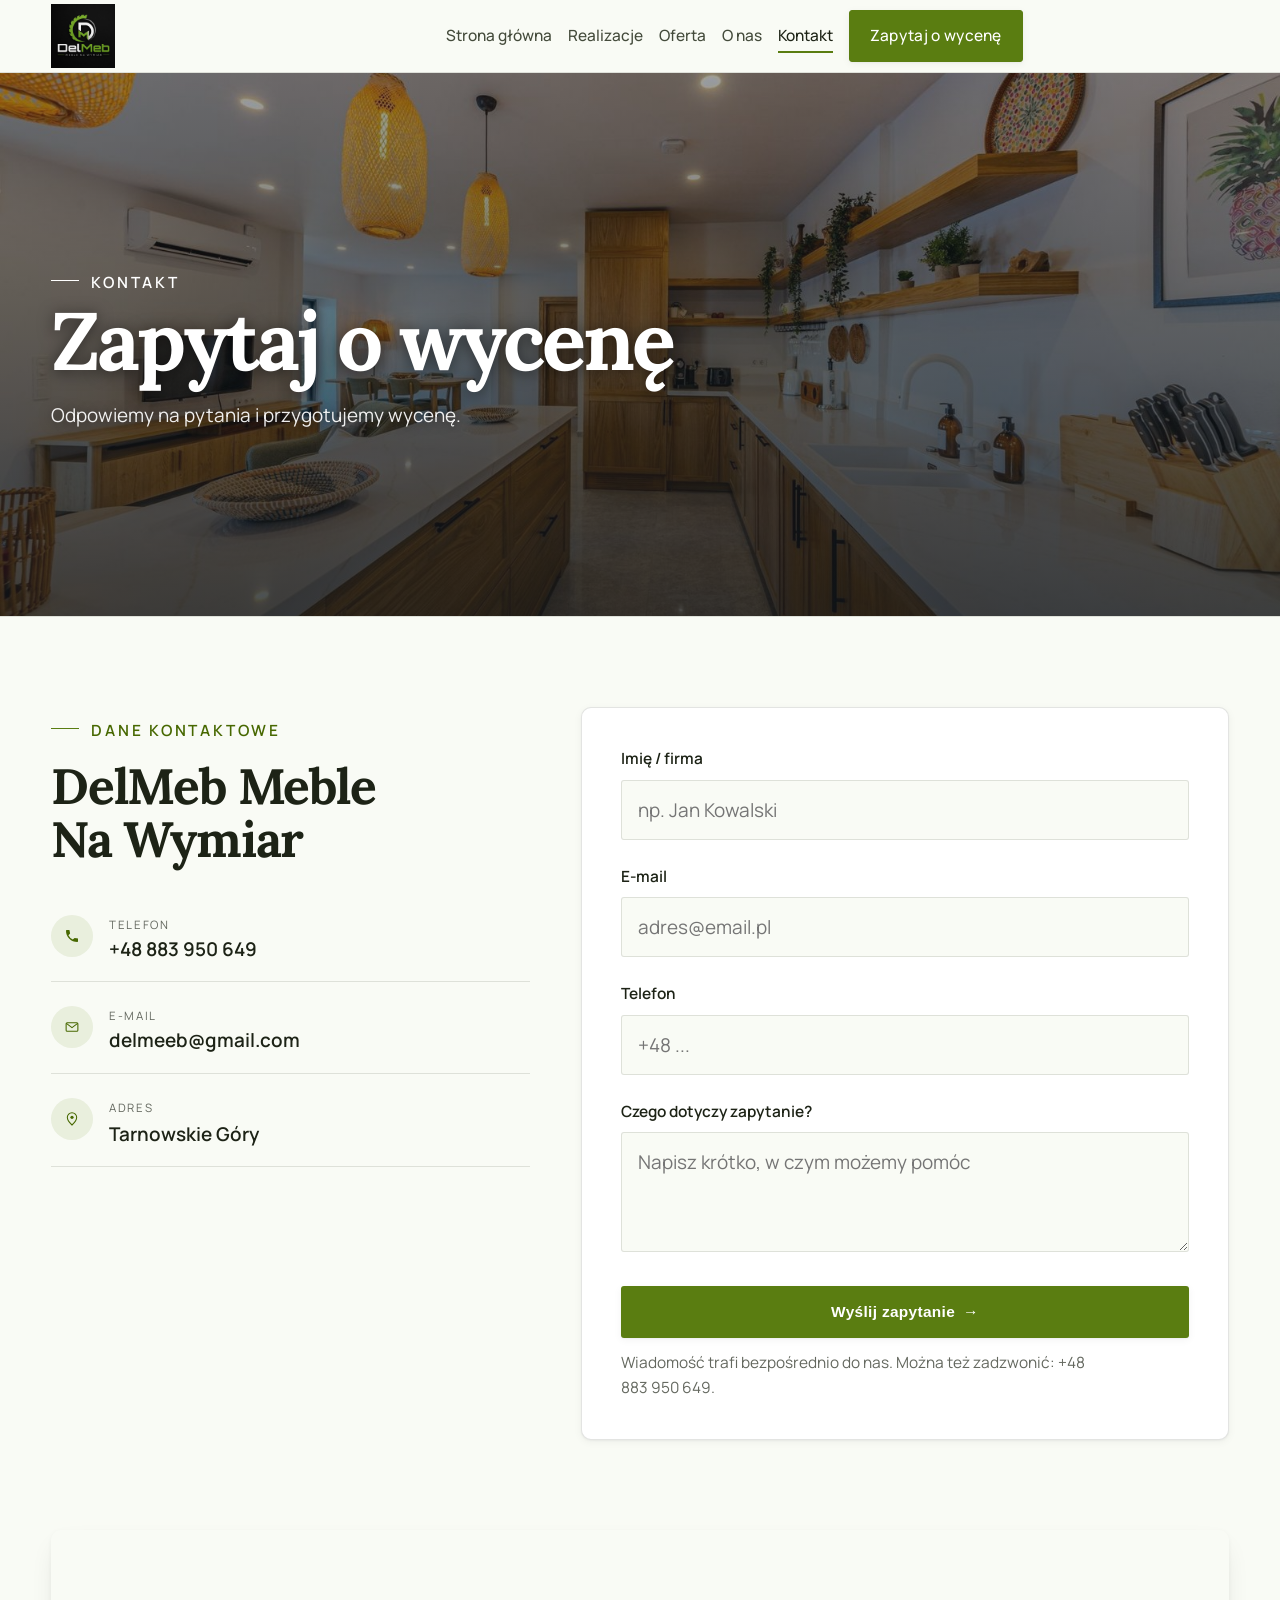
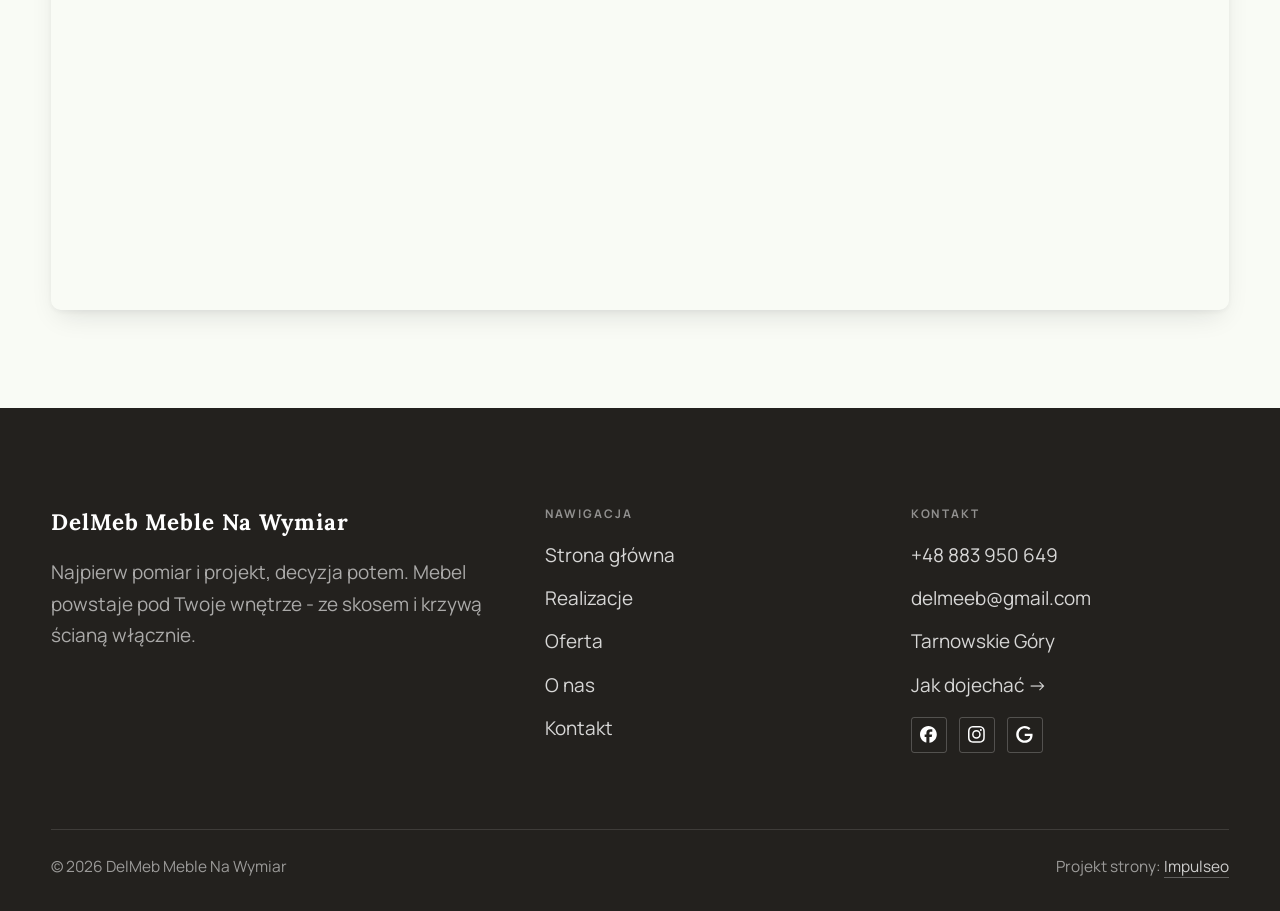
==== kontakt.html @ a3f9ccca "Strona demo: delmeb-meble-na-wymiar" ====
<!DOCTYPE html>
<html lang="pl">
<head>
<meta charset="UTF-8">
<meta name="viewport" content="width=device-width, initial-scale=1.0">
<title>Kontakt - DelMeb Meble Na Wymiar</title>
<meta name="description" content="Kontakt DelMeb Meble Na Wymiar - Tarnowskie Góry">
<link rel="canonical" href="https://kris20032.github.io/delmeb-meble-na-wymiar/kontakt.html">
<meta name="robots" content="noindex, nofollow">
<meta property="og:type" content="website">
<meta property="og:locale" content="pl_PL">
<meta property="og:site_name" content="DelMeb Meble Na Wymiar">
<meta property="og:title" content="Kontakt - DelMeb Meble Na Wymiar">
<meta property="og:description" content="Kontakt DelMeb Meble Na Wymiar - Tarnowskie Góry">
<meta property="og:url" content="https://kris20032.github.io/delmeb-meble-na-wymiar/kontakt.html">
<meta property="og:image" content="https://kris20032.github.io/delmeb-meble-na-wymiar/img/og.jpg">
<meta property="og:image:width" content="1200">
<meta property="og:image:height" content="630">
<meta name="twitter:card" content="summary_large_image">
<link rel="preconnect" href="https://fonts.googleapis.com">
<link rel="preconnect" href="https://fonts.gstatic.com" crossorigin>
<link href="https://fonts.googleapis.com/css2?family=Lora:wght@500;600;700&family=Manrope:wght@400;500;600&display=swap" rel="stylesheet">
<link rel="stylesheet" href="assets/styles.css?v=ba3d588a">
</head>
<body>

<header class="nav">
  <div class="wrap nav-inner">
    <a class="brand brand-has-logo" href="index.html"><img class="brand-logo" src="img/logo.jpg" alt="DelMeb Meble Na Wymiar" width="720" height="720" decoding="async"></a>
    <nav class="nav-links">
      <a href="index.html">Strona główna</a>
      <a href="realizacje.html">Realizacje</a>
      <a href="oferta.html">Oferta</a>
      <a href="o-nas.html">O nas</a>
      <a href="kontakt.html" class="active" aria-current="page">Kontakt</a>
      <a href="kontakt.html" class="btn btn-accent">Zapytaj o wycenę</a>
    </nav>
    <button class="nav-toggle" aria-label="Menu"><span></span><span></span><span></span></button>
  </div>
</header>

<main>
<section class="pagehead">
  <img src="img/g8.jpg" alt="DelMeb Meble Na Wymiar - Zapytaj o wycenę" width="1600" height="1066" decoding="async">
  <div class="wrap">
    <span class="eyebrow">Kontakt</span>
    <h1>Zapytaj o wycenę</h1>
    <p>Odpowiemy na pytania i przygotujemy wycenę.</p>
  </div>
</section>
<section>
  <div class="wrap contact-grid">
    <div class="reveal">
      <span class="eyebrow">Dane kontaktowe</span>
      <h2 style="margin:var(--space-4) 0 var(--space-6)">DelMeb Meble Na Wymiar</h2>
      <div class="info-list">
        <div class="info-row"><div class="ic"><svg class="ico-tel" width="16" height="16" viewBox="0 0 24 24" fill="none" aria-hidden="true"><path d="M6.6 10.8a15.5 15.5 0 0 0 6.6 6.6l2.2-2.2a1 1 0 0 1 1-.24 11.4 11.4 0 0 0 3.6.58 1 1 0 0 1 1 1V20a1 1 0 0 1-1 1A17 17 0 0 1 3 4a1 1 0 0 1 1-1h3.5a1 1 0 0 1 1 1c0 1.25.2 2.46.58 3.6a1 1 0 0 1-.25 1l-2.23 2.2Z" fill="currentColor"/></svg></div><div><div class="lbl">Telefon</div><a class="val" href="tel:+48883950649">+48 883 950 649</a></div></div>
        <div class="info-row"><div class="ic"><svg class="ico-mail" width="16" height="16" viewBox="0 0 24 24" fill="none" aria-hidden="true"><rect x="3.2" y="5.5" width="17.6" height="13" rx="1.6" stroke="currentColor" stroke-width="1.6"/><path d="M4 7l8 6 8-6" stroke="currentColor" stroke-width="1.6" stroke-linecap="round" stroke-linejoin="round"/></svg></div><div><div class="lbl">E-mail</div><a class="val" href="mailto:delmeeb@gmail.com">delmeeb@gmail.com</a></div></div>
        <div class="info-row"><div class="ic"><svg class="ico-pin" width="16" height="16" viewBox="0 0 24 24" fill="none" aria-hidden="true"><path d="M12 21s7-6.1 7-11.5A7 7 0 0 0 5 9.5C5 14.9 12 21 12 21Z" stroke="currentColor" stroke-width="1.6" fill="none"/><circle cx="12" cy="9.5" r="2.4" fill="currentColor"/></svg></div><div><div class="lbl">Adres</div><div class="val">Tarnowskie Góry</div></div></div>
      </div>
    </div>
    <div class="reveal">
      <form class="form" action="https://formsubmit.co/delmeeb@gmail.com" method="POST">
        <input type="hidden" name="_subject" value="Zapytanie ze strony DelMeb Meble Na Wymiar">
        <input type="hidden" name="_captcha" value="false">
        <input type="hidden" name="_template" value="table">
        <div class="fld"><label for="name">Imię / firma</label><input id="name" name="name" type="text" placeholder="np. Jan Kowalski" required></div>
        <div class="fld"><label for="email">E-mail</label><input id="email" name="email" type="email" placeholder="adres@email.pl" required></div>
        <div class="fld"><label for="phone">Telefon</label><input id="phone" name="phone" type="tel" placeholder="+48 ..."></div>
        <div class="fld"><label for="msg">Czego dotyczy zapytanie?</label><textarea id="msg" name="message" placeholder="Napisz krótko, w czym możemy pomóc" required></textarea></div>
        <button type="submit" class="btn btn-accent" style="width:100%;justify-content:center">Wyślij zapytanie <span class="arr">→</span></button>
        <p class="note">Wiadomość trafi bezpośrednio do nas. Można też zadzwonić: +48 883 950 649.</p>
      </form>
    </div>
  </div>
</section>
<section style="padding-top:0">
  <div class="wrap reveal">
    <iframe class="map" title="DelMeb Meble Na Wymiar - Tarnowskie Góry" src="https://maps.google.com/maps?q=50.4553258%2C18.847706&z=15&output=embed" loading="lazy" referrerpolicy="no-referrer-when-downgrade"></iframe>
  </div>
</section>
</main>

<footer>
  <div class="wrap">
    <div class="foot-grid">
      <div class="foot-brand">
        <div class="name">DelMeb Meble Na Wymiar</div>
        <p>Najpierw pomiar i projekt, decyzja potem. Mebel powstaje pod Twoje wnętrze - ze skosem i krzywą ścianą włącznie.</p>
      </div>
      <div class="foot-col">
        <h4>Nawigacja</h4>
        <a href="index.html">Strona główna</a>
        <a href="realizacje.html">Realizacje</a>
        <a href="oferta.html">Oferta</a>
        <a href="o-nas.html">O nas</a>
        <a href="kontakt.html">Kontakt</a>
      </div>
      <div class="foot-col">
        <h4>Kontakt</h4>
        <a href="tel:+48883950649">+48 883 950 649</a>
        <a href="mailto:delmeeb@gmail.com">delmeeb@gmail.com</a>
        <p>Tarnowskie Góry</p>
        <a href="https://www.google.com/maps/place/DelMeb+Meble+Na+Wymiar/@50.4553258,18.847706,17z/data=!4m6!3m5!1s0x471129ba5f49520d:0xf92a352cb4d22ef1" target="_blank" rel="noopener">Jak dojechać →</a>
      <div class="foot-soc">
        <a class="soc" href="https://www.facebook.com/DelMeb.Meble.na.wymiar/" target="_blank" rel="noopener" aria-label="Facebook - DelMeb Meble Na Wymiar"><svg viewBox="0 0 24 24" aria-hidden="true" focusable="false"><path d="M9.101 23.691v-7.98H6.627v-3.667h2.474v-1.58c0-4.085 1.848-5.978 5.858-5.978.401 0 .955.042 1.468.103a8.68 8.68 0 0 1 1.141.195v3.325a8.623 8.623 0 0 0-.653-.036 26.805 26.805 0 0 0-.733-.009c-.707 0-1.259.096-1.675.309a1.686 1.686 0 0 0-.679.622c-.258.42-.374.995-.374 1.752v1.297h3.919l-.386 2.103-.287 1.564h-3.246v8.245C19.396 23.238 24 18.179 24 12.044c0-6.627-5.373-12-12-12s-12 5.373-12 12c0 5.628 3.874 10.35 9.101 11.647Z" fill="currentColor"/></svg></a>
        <a class="soc" href="https://www.instagram.com/delmeb_meble_na_wymiar/" target="_blank" rel="noopener" aria-label="Instagram - DelMeb Meble Na Wymiar"><svg viewBox="0 0 24 24" aria-hidden="true" focusable="false"><path d="M7.0301.084c-1.2768.0602-2.1487.264-2.911.5634-.7888.3075-1.4575.72-2.1228 1.3877-.6652.6677-1.075 1.3368-1.3802 2.127-.2954.7638-.4956 1.6365-.552 2.914-.0564 1.2775-.0689 1.6882-.0626 4.947.0062 3.2586.0206 3.6671.0825 4.9473.061 1.2765.264 2.1482.5635 2.9107.308.7889.72 1.4573 1.388 2.1228.6679.6655 1.3365 1.0743 2.1285 1.38.7632.295 1.6361.4961 2.9134.552 1.2773.056 1.6884.069 4.9462.0627 3.2578-.0062 3.668-.0207 4.9478-.0814 1.28-.0607 2.147-.2652 2.9098-.5633.7889-.3086 1.4578-.72 2.1228-1.3881.665-.6682 1.0745-1.3378 1.3795-2.1284.2957-.7632.4966-1.636.552-2.9124.056-1.2809.0692-1.6898.063-4.948-.0063-3.2583-.021-3.6668-.0817-4.9465-.0607-1.2797-.264-2.1487-.5633-2.9117-.3084-.7889-.72-1.4568-1.3876-2.1228C21.2982 1.33 20.628.9208 19.8378.6165 19.074.321 18.2017.1197 16.9244.0645 15.6471.0093 15.236-.005 11.977.0014 8.718.0076 8.31.0215 7.0301.0839m.1402 21.6932c-1.17-.0509-1.8053-.2453-2.2287-.408-.5606-.216-.96-.4771-1.3819-.895-.422-.4178-.6811-.8186-.9-1.378-.1644-.4234-.3624-1.058-.4171-2.228-.0595-1.2645-.072-1.6442-.079-4.848-.007-3.2037.0053-3.583.0607-4.848.05-1.169.2456-1.805.408-2.2282.216-.5613.4762-.96.895-1.3816.4188-.4217.8184-.6814 1.3783-.9003.423-.1651 1.0575-.3614 2.227-.4171 1.2655-.06 1.6447-.072 4.848-.079 3.2033-.007 3.5835.005 4.8495.0608 1.169.0508 1.8053.2445 2.228.408.5608.216.96.4754 1.3816.895.4217.4194.6816.8176.9005 1.3787.1653.4217.3617 1.056.4169 2.2263.0602 1.2655.0739 1.645.0796 4.848.0058 3.203-.0055 3.5834-.061 4.848-.051 1.17-.245 1.8055-.408 2.2294-.216.5604-.4763.96-.8954 1.3814-.419.4215-.8181.6811-1.3783.9-.4224.1649-1.0577.3617-2.2262.4174-1.2656.0595-1.6448.072-4.8493.079-3.2045.007-3.5825-.006-4.848-.0608M16.953 5.5864A1.44 1.44 0 1 0 18.39 4.144a1.44 1.44 0 0 0-1.437 1.4424M5.8385 12.012c.0067 3.4032 2.7706 6.1557 6.173 6.1493 3.4026-.0065 6.157-2.7701 6.1506-6.1733-.0065-3.4032-2.771-6.1565-6.174-6.1498-3.403.0067-6.156 2.771-6.1496 6.1738M8 12.0077a4 4 0 1 1 4.008 3.9921A3.9996 3.9996 0 0 1 8 12.0077" fill="currentColor"/></svg></a>
        <a class="soc" href="https://www.google.com/maps/place/DelMeb+Meble+Na+Wymiar/@50.4553258,18.847706,17z/data=!4m6!3m5!1s0x471129ba5f49520d:0xf92a352cb4d22ef1" target="_blank" rel="noopener" aria-label="Google - DelMeb Meble Na Wymiar"><svg viewBox="0 0 24 24" aria-hidden="true" focusable="false"><path d="M12.48 10.92v3.28h7.84c-.24 1.84-.853 3.187-1.787 4.133-1.147 1.147-2.933 2.4-6.053 2.4-4.827 0-8.6-3.893-8.6-8.72s3.773-8.72 8.6-8.72c2.6 0 4.507 1.027 5.907 2.347l2.307-2.307C18.747 1.44 16.133 0 12.48 0 5.867 0 .307 5.387.307 12s5.56 12 12.173 12c3.573 0 6.267-1.173 8.373-3.36 2.16-2.16 2.84-5.213 2.84-7.667 0-.76-.053-1.467-.173-2.053H12.48z" fill="currentColor"/></svg></a>
      </div>
      </div>
    </div>
    <div class="foot-bot">
      <span>© 2026 DelMeb Meble Na Wymiar</span>
      <span>Projekt strony: <a class="foot-credit" href="https://impulseo.pl" target="_blank" rel="noopener">Impulseo</a></span>
    </div>
  </div>
</footer>
<div class="sticky-reserve"><a class="sr-book" href="kontakt.html">Zapytaj o wycenę</a><a class="sr-call" href="tel:+48883950649" aria-label="Zadzwoń"><svg class="ico-tel" width="16" height="16" viewBox="0 0 24 24" fill="none" aria-hidden="true"><path d="M6.6 10.8a15.5 15.5 0 0 0 6.6 6.6l2.2-2.2a1 1 0 0 1 1-.24 11.4 11.4 0 0 0 3.6.58 1 1 0 0 1 1 1V20a1 1 0 0 1-1 1A17 17 0 0 1 3 4a1 1 0 0 1 1-1h3.5a1 1 0 0 1 1 1c0 1.25.2 2.46.58 3.6a1 1 0 0 1-.25 1l-2.23 2.2Z" fill="currentColor"/></svg></a></div>
<div class="demo-wazne" data-do="2026-10-22" data-cykl="3" hidden><svg class="dw-ico" width="13" height="13" viewBox="0 0 24 24" fill="none" aria-hidden="true"><circle cx="12" cy="12" r="8.6" stroke="currentColor" stroke-width="1.8"/><path d="M12 7.2V12l3.3 2" stroke="currentColor" stroke-width="1.8" stroke-linecap="round"/></svg><span class="dw-txt"></span></div>

<script src="assets/main.js"></script>
</body>
</html>
---- assets/styles.css ----
/* ============================================================
   STOLBASZ — premium, architektoniczny B2B fit-out
   Jasna paleta, zero brązu. System wg premium-web-craft.
   Projekt strony: Impulseo (impulseo.pl)
   ============================================================ */

:root{
  /* PALETA — jasna, architektoniczna, chłodna */
  --paper:#F3F1EC;          /* główne tło */
  --paper-2:#E6E3DB;        /* sekcje alternatywne (chłodny jasny szary) */
  --paper-3:#E6E3DB;        /* delikatne wypełnienia */
  --ink:#23211E;            /* tekst główny — chłodny grafit */
  --ink-soft:#43403A;       /* nagłówki drugorzędne */
  --muted:#87837A;          /* tekst poboczny */
  --line:rgba(35,33,30,.12);/* hairline */
  --accent:#8A6B3C;         /* stonowany petrol-slate — jedyny akcent */
  --accent-d:#6E5430;
  --accent-soft:rgba(138,107,60,.10);
  --dark:#23211E;           /* sekcje ciemne (stopka/CTA) */

  /* HOVER ZDJĘĆ — JEDEN standard dla całego silnika (decyzja K. 04.08.2026, artefakt z wariantami).
     AKTUALNE (K.+Szymon 09.08.2026, wybór z artefaktu 6 wariantów): zoom 1.05 przy 1.4s -
     przy tak długim czasie mocniejszy kadr NIE skacze, tylko „oddycha". Poprzedni standard
     (1.02 / .55s z 04.08) odbierany jako dynamiczny i szybki.
     Spoczynek lekko przygaszony, ale TYLKO tam, gdzie jest mysz (@media hover:hover) —
     na telefonie zdjęcia zostają w pełnej jasności. */
  --img-zoom:1.05;                   /* K.+Szymon 09.08: wariant F z artefaktu porównawczego */
  --img-rest:brightness(.95) saturate(.99);
  --img-hot:brightness(1.06) saturate(1.05);
  --img-dur:1.4s;                    /* K.+Szymon 09.08 (wariant F): powoli = elegancko */
  --img-ease:cubic-bezier(.16,.84,.44,1);  /* miękki ogon, efekt „oddychania" */

  /* ODSTĘPY — skala 4/8 */
  --space-1:4px; --space-2:8px; --space-3:12px; --space-4:16px; --space-5:24px;
  --space-6:32px; --space-7:48px; --space-8:64px; --space-9:96px; --space-10:128px;

  /* TYPOGRAFIA — fluid clamp() (skala podbita 16.07.2026: większe, czytelniejsze litery — uwaga Adama) */
  --text-sm:clamp(.9rem,.87rem + .12vw,1rem);
  --text-base:clamp(1.08rem,1.04rem + .18vw,1.2rem);
  --text-lg:clamp(1.24rem,1.15rem + .34vw,1.44rem);
  --text-h3:clamp(1.34rem,1.22rem + .55vw,1.66rem);
  --text-h2:clamp(2.1rem,1.66rem + 2.1vw,3.1rem);
  --text-h1:clamp(2.9rem,2.1rem + 4vw,5.1rem);

  /* PROMIENIE — architektoniczne, raczej ostre */
  --r-sm:3px; --r-md:6px; --r-lg:10px;

  /* RUCH */
  --ease:cubic-bezier(.25,.46,.45,.94); --dur:.24s;

  /* CIENIE — miękkie, warstwowe */
  --sh-sm:0 1px 2px rgba(16,24,32,.04), 0 2px 8px rgba(16,24,32,.05);
  --sh-md:0 2px 6px rgba(16,24,32,.05), 0 12px 28px -8px rgba(16,24,32,.12);
  --sh-lg:0 6px 14px rgba(16,24,32,.07), 0 26px 56px -18px rgba(16,24,32,.22);

  --hairline:1px solid var(--line);

  --font-display:'Lora',serif;
  --font-body:'Manrope',sans-serif;
}

*{box-sizing:border-box;margin:0;padding:0}
html{scroll-behavior:smooth}
body{
  font-family:var(--font-body);
  font-size:var(--text-base);
  line-height:1.65;
  color:var(--ink);
  background:var(--paper);
  -webkit-font-smoothing:antialiased;
  text-rendering:optimizeLegibility;
}
img{max-width:100%;height:auto;display:block}  /* height:auto = width/height z atrybutów trzyma proporcje (TOP#12) */
a{color:inherit;text-decoration:none}

.wrap{width:min(92%,1180px);margin-inline:auto}
section{padding-block:clamp(52px,6.5vw,96px)}

h1,h2,h3{font-family:var(--font-display);font-weight:700;line-height:1.08;letter-spacing:-.02em;color:var(--ink)}
h1{font-size:var(--text-h1);letter-spacing:-.035em}
h2{font-size:var(--text-h2);letter-spacing:-.025em}
h3{font-size:var(--text-h3)}
/* MIARA — długość wiersza. WCAG 2.2 SC 1.4.8: max 80 znaków; Butterick: 45–90.
   68ch daje realnie 72–78 znaków polskiego tekstu, czyli z zapasem pod granicą.
   Wcześniej limit miał TYLKO <p> — <li>, <blockquote> i <dd> nie miały żadnego,
   i to jedyny powód, dla którego 23 bloki na dwóch oddanych stronach jadą po
   83–106 znaków w wierszu (pomiar 07.08.2026, bramka `miara`).
   ⚠️ Listy i definicje ograniczamy TYLKO bez klasy: `ul`/`ol` z klasą to u nas
   układ (siatki kafli, menu), a nie tekst ciągły — tam miarę wyznacza układ. */
/* 60ch, nie 68ch (K. 10.08): po zmianie fontów na węższe kroje (DM Sans i spółka)
   w 68ch mieściło się ~90 znaków - bramka pikselowa słusznie zgłaszała przekroczenie
   granicy 80. Pomiar na żywej przeglądarce: 60ch = 90 znaków, 53ch = ~78 znaków, czyli normę WCAG 1.4.8. */
:root{ --miara:53ch }
p{max-width:min(100%,var(--miara))}
blockquote,
ul:not([class])>li, ol:not([class])>li,
dl:not([class])>dd{max-width:min(100%,var(--miara))}

/* ⚠️ Świadomie BEZ wyjątku `.tile p,.card p,.svc p{max-width:none}`, choć nasuwa się sam:
   te akapity BYŁY już ograniczone (stare `p{max-width:65ch}`), więc „wyjątek" nie odblokowałby
   niczego nowego — tylko ROZLUŹNIŁ stan sprzed zmiany na wszystkich demach naraz.
   `figcaption` żadna z reguł wyżej nie dotyczy, więc też nie potrzebuje zwolnienia. */

/* ŁAMANIE. `balance` wyrównuje długości wierszy w nagłówku, `pretty` pilnuje ostatniego
   wiersza akapitu, żeby nie został w nim jeden wyraz. Obsługiwane od Chrome 117 /
   Safari 17.5; starsze przeglądarki po prostu ignorują tę własność.
   `text-wrap:pretty` nie występowało dotąd ANI RAZ w silniku ani w repo klientów. */
h1,h2,h3,.lead,.lede{text-wrap:balance}
p,li,blockquote,dd{text-wrap:pretty}

.eyebrow{
  font-family:var(--font-body);
  font-size:var(--text-sm);
  font-weight:600;
  letter-spacing:.18em;
  text-transform:uppercase;
  color:var(--accent);
  display:inline-flex;align-items:center;gap:var(--space-3);
}
/* flex:none + margin-top = kreska trzyma się PIERWSZEJ linii. Wcześniej align-items:center
   centrowało ją względem całego bloku i przy zawinięciu (długi kicker typu
   „…WNĘTRZ · LESZNO · OD 2019") druga linia lądowała z brzydkim wcięciem. */
.eyebrow{align-items:flex-start}
.eyebrow>*,.eyebrow{text-wrap:balance}   /* dlugi kicker lamal sie na sierote typu samo „2019" w drugiej linii */
.eyebrow::before{content:"";width:28px;height:1px;background:var(--accent);display:inline-block;flex:none;margin-top:.62em}

.muted{color:var(--muted)}
.lead{font-size:var(--text-lg);line-height:1.55;color:var(--ink-soft);max-width:50ch}

/* ---------- BUTTONS ---------- */
.btn{
  display:inline-flex;align-items:center;gap:var(--space-2);
  font-weight:600;font-size:var(--text-sm);letter-spacing:.02em;
  padding:var(--space-4) var(--space-6);
  border-radius:var(--r-sm);
  transition:transform var(--dur) var(--ease),box-shadow var(--dur) var(--ease),background var(--dur) var(--ease);
  cursor:pointer;border:1px solid transparent;
}
.btn-accent{background:var(--accent);color:#fff;box-shadow:var(--sh-sm)}
.btn-accent:hover{background:var(--accent-d);transform:translateY(-2px);box-shadow:var(--sh-md)}
.btn-accent:active{transform:translateY(0);box-shadow:var(--sh-sm)}
.btn-ghost{background:transparent;color:var(--ink);border-color:var(--line)}
.btn-ghost:hover{border-color:var(--accent);color:var(--accent);transform:translateY(-2px)}
.btn-light{background:#fff;color:var(--ink);box-shadow:var(--sh-sm)}
.btn-light:hover{transform:translateY(-2px);box-shadow:var(--sh-md)}
.btn .arr{transition:transform var(--dur) var(--ease)}
.btn:hover .arr{transform:translateX(4px)}

/* ---------- NAV ---------- */
.nav{
  position:sticky;top:0;z-index:50;
  background:color-mix(in srgb,var(--paper) 88%,transparent);
  backdrop-filter:saturate(140%) blur(10px);
  border-bottom:var(--hairline);
}
.nav-inner{display:flex;align-items:center;justify-content:space-between;gap:var(--space-5);height:72px}
/* ANTY-NACHODZENIE (K. 05.08.2026): długa nazwa firmy + przycisk z pełnym numerem nie mieściły się w pasku
   i flex ściskał linki PONIŻEJ ich treści - "Kontakt" wchodził na ramkę "Zadzwoń +48 ...". Teraz ustępuje
   nazwa marki (skrót wielokropkiem), a menu i przycisk nigdy się nie kurczą ani nie zachodzą na siebie. */
.brand{display:flex;flex-direction:column;line-height:1;min-width:0;flex:0 1 auto}
.brand .name{font-family:var(--font-display);font-weight:800;font-size:1.35rem;letter-spacing:.04em;white-space:nowrap;overflow:hidden;text-overflow:ellipsis}
.brand .sub{font-size:.62rem;letter-spacing:.34em;text-transform:uppercase;color:var(--muted);margin-top:5px;white-space:nowrap;overflow:hidden;text-overflow:ellipsis}
.nav-links{display:flex;align-items:center;gap:var(--space-6);flex:0 0 auto}
.nav-links a{font-size:var(--text-sm);font-weight:500;color:var(--ink-soft);position:relative;padding-block:4px;white-space:nowrap;transition:color var(--dur) var(--ease)}
.nav-links a::after{content:"";position:absolute;left:0;bottom:0;width:0;height:1.5px;background:var(--accent);transition:width var(--dur) var(--ease)}
.nav-links a:hover,.nav-links a.active{color:var(--ink)}
.nav-links a:hover::after,.nav-links a.active::after{width:100%}
.nav-links .btn{padding:var(--space-2) var(--space-5)}
/* przyciski w nav: właściwy kolor (przebij .nav-links a) + bez podkreślenia */
.nav-links a.btn-accent{color:#fff}
.nav-links a.btn-ghost,.nav-links a.btn-light{color:var(--ink)}
/* CTA w pasku: NIE podkreślenie spod linków menu, ale ten sam przelatujący błysk,
   co na wszystkich innych przyciskach (zgłoszenie K. 13.08.2026 - „na hero jest efekt
   światła przechodzącego przez przycisk, na navbarze go nie ma, a mają być identyczne").
   Reguła `.nav-links a::after` jest silniejsza od `.btn::after`, więc trzeba jej
   geometrię wyzerować i wpisać połysk z nazwy - samo `display:none` gasiło efekt. */
.nav-links a.btn::after{
  display:block;content:"";position:absolute;inset:0;z-index:-1;pointer-events:none;
  width:auto;height:auto;border-radius:inherit;   /* kasuje geometrię podkreślenia (width:0;height:1.5px) */
  background:linear-gradient(100deg,transparent 32%,rgba(255,255,255,.20) 50%,transparent 68%);
  translate:-120% 0}
@media (prefers-reduced-motion:no-preference){
  .nav-links a.btn:hover::after{translate:120% 0;transition:translate .75s var(--mt-ease,cubic-bezier(.16,.84,.44,1))}
}
.nav-toggle{display:none;background:none;border:none;cursor:pointer;flex-direction:column;gap:5px;padding:8px}
.nav-toggle span{width:24px;height:2px;background:var(--ink);transition:var(--dur)}
/* Ciasny zakres MIĘDZY menu mobilnym a pełnym pulpitem: zbijamy odstępy i nazwę marki,
   żeby wszystko zmieściło się naturalnie, zanim w ogóle dojdzie do skracania wielokropkiem. */
@media(max-width:1280px) and (min-width:921px){
  .nav-links{gap:var(--space-4)}
  .nav-links .btn{padding:var(--space-2) var(--space-4)}
  .brand .name{font-size:1.15rem}
}

/* ---------- HERO (split) ---------- */
.hero{position:relative;overflow:hidden;border-bottom:var(--hairline)}
.hero-grid{display:grid;grid-template-columns:1.05fr .95fr;gap:clamp(24px,4vw,60px);align-items:center;
  padding-block:clamp(36px,4.5vw,64px)}
.hero-copy .eyebrow{margin-bottom:var(--space-5)}
.hero-copy h1{margin-bottom:var(--space-5)}
.hero-copy .lead{margin-bottom:var(--space-7)}
.hero-actions{display:flex;flex-wrap:wrap;gap:var(--space-4)}
.hero-art{position:relative;aspect-ratio:4/3;border-radius:var(--r-lg);overflow:hidden;box-shadow:var(--sh-lg)}
.hero-art img{width:100%;height:100%;object-fit:cover}
.hero-art::after{content:"";position:absolute;inset:0;background:linear-gradient(180deg,transparent 55%,rgba(18,24,28,.28))}
.hero-badge{position:absolute;left:var(--space-5);bottom:var(--space-5);z-index:2;
  background:rgba(252,252,251,.94);backdrop-filter:blur(4px);
  border-radius:var(--r-md);padding:var(--space-4) var(--space-5);box-shadow:var(--sh-md);max-width:78%}
.hero-badge strong{display:block;font-family:var(--font-display);font-size:1rem;letter-spacing:-.01em}
.hero-badge span{font-size:var(--text-sm);color:var(--muted)}

/* ---------- HERO duży / kinowy (strona główna) ---------- */
.hero-cine{position:relative;min-height:clamp(560px,82vh,840px);min-height:clamp(560px,82svh,840px);display:flex;align-items:center;overflow:hidden;border-bottom:var(--hairline)}
.hero-cine>img{position:absolute;inset:0;width:100%;height:100%;object-fit:cover;z-index:0}
.hero-cine::after{content:"";position:absolute;inset:0;z-index:1;
  background:linear-gradient(95deg,rgba(13,18,23,.86) 0%,rgba(13,18,23,.64) 32%,rgba(13,18,23,.24) 62%,rgba(13,18,23,.04) 100%)}
.hero-cine .wrap{position:relative;z-index:2;padding-block:var(--space-8)}
.hero-cine .hero-copy{max-width:660px}
.hero-cine .eyebrow{color:#fff;margin-bottom:var(--space-5)}
.hero-cine .eyebrow::before{background:#fff}
.hero-cine h1{color:#fff;margin-bottom:var(--space-5);font-size:clamp(2.9rem,2rem + 4.4vw,5.2rem);text-wrap:balance}
.hero-cine .lead{color:rgba(255,255,255,.92);max-width:48ch;margin-bottom:var(--space-7)}
.hero-cine .hero-actions{display:flex;flex-wrap:wrap;gap:var(--space-4)}
/* NISKIE OKNO (laptop z dokiem i paskami przeglądarki ma ~700-780 px wysokości widoku):
   H1 do 5.2rem + długi lead nie mieściły się i przyciski wypadały POD krawędź ekranu -
   klient widział stronę bez ani jednego CTA. Skalujemy w dół, zamiast przycinać treść. */
@media(min-width:821px) and (max-height:820px){
  .hero-cine{min-height:clamp(520px,94svh,780px)}
  .hero-cine .wrap{padding-block:var(--space-6)}
  .hero-cine h1{font-size:clamp(2.2rem,1.5rem + 2.6vw,3.6rem);margin-bottom:var(--space-4)}
  .hero-cine .eyebrow{margin-bottom:var(--space-4)}
  .hero-cine .lead{margin-bottom:var(--space-5);max-width:44ch}
}
@media(max-width:680px){
  .hero-cine{min-height:clamp(520px,76vh,640px);min-height:clamp(520px,76svh,640px);align-items:flex-end}
  .hero-cine::after{background:linear-gradient(0deg,rgba(13,18,23,.9) 6%,rgba(13,18,23,.45) 55%,rgba(13,18,23,.25) 100%)}
  .hero-cine .wrap{padding-bottom:var(--space-9)}
  /* TELEFON (~90% oglądających): lead potrafił zająć 8 linii i zepchnąć CTA poza pierwszy ekran.
     Zwężamy interlinię i skalę - treści nie ucinamy, bo to ona sprzedaje. */
  .hero-cine .lead{font-size:.98rem;line-height:1.5;margin-bottom:var(--space-5)}
  .hero-cine .eyebrow{font-size:.72rem;letter-spacing:.13em;margin-bottom:var(--space-4)}
  .hero-cine .eyebrow::before{width:20px}
  .hero-cine h1{margin-bottom:var(--space-4)}
}

/* full-bleed hero variant (podstrony) */
.pagehead{position:relative;min-height:46vh;min-height:46svh;display:flex;align-items:flex-end;overflow:hidden;border-bottom:var(--hairline)}
.pagehead img{position:absolute;inset:0;width:100%;height:100%;object-fit:cover}
/* 10.08.2026 (decyzja K.): mocniejsze przyciemnienie + cień pod tekstem. Bramka mierzyła na
   nagłówkach podstron 3,38-3,43:1 przy wymaganych 4,5 — jasne zdjęcie (hala, śnieg, niebo)
   podchodziło pod biały tekst. Zdjęcia klientów są różne, więc kontrast musi dawać WARSTWA,
   a nie szczęśliwy dobór kadru. */
.pagehead::after{content:"";position:absolute;inset:0;background:linear-gradient(180deg,rgba(18,24,28,.40),rgba(18,24,28,.76))}
.pagehead .wrap{position:relative;z-index:2;padding-block:var(--space-9);color:#fff}
.pagehead h1{color:#fff;max-width:18ch;text-shadow:0 2px 16px rgba(0,0,0,.55)}
.pagehead .eyebrow{color:#fff}
.pagehead .eyebrow::before{background:#fff}
.pagehead p{color:rgba(255,255,255,.92);margin-top:var(--space-4);max-width:54ch;text-shadow:0 1px 12px rgba(0,0,0,.5)}

/* ---------- STRIP (pasek skrótów / liczby) ---------- */
.strip{background:var(--dark);color:#fff}
/* PASEK HASEŁ — standard 04.08.2026 (decyzja K.): 5 haseł w JEDNYM rzędzie, tekst WYŚRODKOWANY,
   węższe marginesy boczne niż reszta strony (pasek ma iść szerzej), równe wysokości kolumn. */
.strip .wrap{width:min(96%,1440px);display:grid;grid-template-columns:repeat(5,1fr);
  gap:var(--space-5);padding-block:var(--space-7);align-items:stretch}
.strip .item .k{font-family:var(--font-display);font-size:clamp(1.05rem,.82rem + .85vw,1.55rem);
  font-weight:800;letter-spacing:-.02em;color:#fff;line-height:1.18;text-wrap:balance}
.strip .item .v{font-size:var(--text-sm);color:rgba(255,255,255,.66);margin-top:var(--space-2);line-height:1.4}
.strip .item{border-left:2px solid var(--accent);padding-inline:var(--space-4);
  text-align:center;display:flex;flex-direction:column;justify-content:center}
/* liczba kolumn = liczba haseł, żeby ostatnie nie zostawało samo w drugim rzędzie.
   Klasę n-N nadaje multipage.py; domyślnie (bez klasy) pasek jest 5-kolumnowy. */
.strip.n-2 .wrap{grid-template-columns:repeat(2,1fr)}
.strip.n-3 .wrap{grid-template-columns:repeat(3,1fr)}
.strip.n-4 .wrap{grid-template-columns:repeat(4,1fr);gap:var(--space-6)}
.strip.n-4 .item .k{font-size:clamp(1.3rem,1rem + 1.1vw,2rem)}
.strip.n-6 .wrap{grid-template-columns:repeat(6,1fr);gap:var(--space-4)}
.strip.n-6 .item .k{font-size:clamp(.98rem,.8rem + .7vw,1.35rem)}
/* równe łamanie: zamiast "długa linia + jedno słowo" obie linie zbliżonej długości */
.strip .item .k{text-wrap:balance}

/* ---------- SECTION HEAD ---------- */
.head{max-width:48rem;margin-bottom:var(--space-8)}
.head.center{margin-inline:auto;text-align:center}
.head .eyebrow{margin-bottom:var(--space-4)}
.head h2{margin-bottom:var(--space-4)}
.head p{color:var(--muted);font-size:var(--text-lg);line-height:1.55}
.head.center p{margin-inline:auto}

/* ---------- INTRO SPLIT ---------- */
.split{display:grid;grid-template-columns:.92fr 1.08fr;gap:clamp(28px,5vw,80px);align-items:center}
.split.rev{grid-template-columns:1.08fr .92fr}
.split.rev .split-art{order:-1}
.split-art{position:relative;aspect-ratio:5/4;border-radius:var(--r-lg);overflow:hidden;box-shadow:var(--sh-lg)}
.split-art img{width:100%;height:100%;object-fit:cover}
.split-copy h2{margin-bottom:var(--space-5)}
.split-copy p+p{margin-top:var(--space-4)}
.split-copy .btn{margin-top:var(--space-6)}

/* ---------- SERVICES (zakres) ---------- */
.svc-grid{display:grid;grid-template-columns:repeat(auto-fit,minmax(280px,1fr));gap:var(--space-5)}
.svc{background:#fff;border:var(--hairline);border-radius:var(--r-md);padding:var(--space-7) var(--space-6);
  transition:transform var(--dur) var(--ease),box-shadow var(--dur) var(--ease),border-color var(--dur) var(--ease);
  position:relative;overflow:hidden}
.svc::before{content:"";position:absolute;left:0;top:0;width:3px;height:0;background:var(--accent);transition:height var(--dur) var(--ease)}
.svc:hover{transform:translateY(-4px);box-shadow:var(--sh-md);border-color:transparent}
.svc:hover::before{height:100%}
.svc .ic{font-family:var(--font-display);font-size:.8rem;font-weight:700;letter-spacing:.12em;color:var(--accent);margin-bottom:var(--space-4)}
.svc h3{margin-bottom:var(--space-3);font-size:1.22rem}
.svc p{color:var(--muted);font-size:var(--text-base);line-height:1.6}

/* big detailed service rows */
.svc-row{display:grid;grid-template-columns:.8fr 1.2fr;gap:clamp(20px,4vw,60px);align-items:center;padding-block:var(--space-8)}
.svc-row+.svc-row{border-top:var(--hairline)}
.svc-row.rev{grid-template-columns:1.2fr .8fr}
/* Naprzemienny układ wierszy oferty: co drugi wiersz ma zdjęcie po PRAWEJ.
   Było `order:-1` — martwy kod, bo zdjęcie i tak jest pierwszym dzieckiem w HTML,
   więc wszystkie wiersze wyglądały identycznie (zdjęcie zawsze z lewej), a `rev`
   zmieniało tylko szerokość kolumn. Znalezione 29.07.2026 przy różnicowaniu kierunków
   animacji (pomiar pozycji: art.mid 390/502 przy row.mid 756 — zawsze lewa strona). */
.svc-row.rev .svc-row-art{order:2}
.svc-row-art{aspect-ratio:4/3;border-radius:var(--r-md);overflow:hidden;box-shadow:var(--sh-md)}
.svc-row-art img{width:100%;height:100%;object-fit:cover}
.svc-row h3{font-size:1.5rem;margin-bottom:var(--space-4)}
.svc-row .num{font-family:var(--font-display);font-size:.85rem;font-weight:700;letter-spacing:.14em;color:var(--accent);display:block;margin-bottom:var(--space-3)}
.svc-row ul{list-style:none;margin-top:var(--space-4);display:flex;flex-direction:column;gap:var(--space-2)}
.svc-row li{position:relative;padding-left:var(--space-5);color:var(--muted);font-size:var(--text-base)}
.svc-row li::before{content:"";position:absolute;left:0;top:.62em;width:8px;height:1px;background:var(--accent)}

/* ---------- GALLERY (realizacje) ---------- */
.gallery{display:grid;grid-template-columns:repeat(12,1fr);gap:var(--space-4);grid-auto-rows:200px}
/* GALERIA MASONRY — pionowe zdjęcia (portrety beauty/wellness) bez przycinania: kolumny, height auto */
.gallery-masonry{column-count:3;column-gap:var(--space-4)}
@media(max-width:900px){.gallery-masonry{column-count:2}}
@media(max-width:560px){.gallery-masonry{column-count:1}}
.gallery-masonry .m-tile{break-inside:avoid;margin:0 0 var(--space-4);padding:0;position:relative;overflow:hidden;border-radius:var(--r-md);border:1px solid var(--line)}
.gallery-masonry .m-tile img{width:100%;height:auto;display:block}
.gallery-masonry .m-tile .cap{position:absolute;left:0;right:0;bottom:0;padding:var(--space-4);color:#fff;background:linear-gradient(0deg,rgba(0,0,0,.55),transparent);font-size:var(--text-sm)}
.gallery-masonry .m-tile .cap small{display:block;font-weight:400;opacity:.78;letter-spacing:.04em;text-transform:uppercase;font-size:.66rem;margin-top:3px}
.tile{position:relative;overflow:hidden;border-radius:var(--r-md);box-shadow:var(--sh-sm);
  transition:transform var(--dur) var(--ease),box-shadow var(--dur) var(--ease)}
.tile img{width:100%;height:100%;object-fit:cover;
  transition:transform var(--img-dur) var(--img-ease),filter var(--img-dur) var(--img-ease)}
.tile:hover{box-shadow:var(--sh-md)}
.tile .cap{position:absolute;left:0;right:0;bottom:0;padding:var(--space-5) var(--space-4) var(--space-4);
  /* mocniejszy spad + cien pod tekstem: na JASNYCH zdjeciach klienta (biale fronty, sciany)
     slaby gradient dawal kontrast ~1.5:1 zamiast wymaganych 3.6:1 (bramka wygladu, 10.08.2026) */
  background:linear-gradient(transparent 10%,rgba(18,24,28,.55) 40%,rgba(18,24,28,.88) 68%,rgba(18,24,28,.99));color:#fff;
  text-shadow:0 1px 2px rgba(0,0,0,.85),0 2px 10px rgba(0,0,0,.55);
  font-size:var(--text-sm);font-weight:600;letter-spacing:.01em;
  opacity:0;transform:translateY(8px);transition:var(--dur) var(--ease)}
.tile:hover .cap{opacity:1;transform:translateY(0)}
.tile .cap small{display:block;font-weight:400;opacity:.78;letter-spacing:.04em;text-transform:uppercase;font-size:.66rem;margin-top:3px}
/* bento spans */
.t-wide{grid-column:span 6}
.t-tall{grid-column:span 6;grid-row:span 2}
.t-std{grid-column:span 6}
.t-third{grid-column:span 4}
.t-two3{grid-column:span 8}

/* ---------- TRUST / WIARYGODNOŚĆ ---------- */
.trust{background:var(--paper-2)}
.trust-grid{display:grid;grid-template-columns:repeat(auto-fit,minmax(240px,1fr));gap:var(--space-5);margin-top:var(--space-7)}
.trust-card{background:#fff;border-radius:var(--r-md);padding:var(--space-7) var(--space-6);box-shadow:var(--sh-sm);border-top:3px solid var(--accent)}
.trust-card .big{font-family:var(--font-display);font-size:clamp(1.8rem,1.3rem + 1.6vw,2.6rem);font-weight:800;letter-spacing:-.02em;color:var(--ink);line-height:1}
.trust-card h3{font-size:1.12rem;margin:var(--space-3) 0 var(--space-2)}
.trust-card p{color:var(--muted);font-size:var(--text-base);line-height:1.55}

/* ---------- CTA band ---------- */
.cta{background:var(--dark);color:#fff;position:relative;overflow:hidden}
/* telefon w CTA: na ciemnym tle biały (domyślnie), rodziny z JASNYM tłem CTA
   nadpisują to u siebie - wcześniej kolor siedział w stylu inline i wygrywał z rodziną. */
.cta .btn-ghost-cta{color:#fff;border-color:rgba(255,255,255,.3)}
.cta .wrap{display:grid;grid-template-columns:1.4fr .6fr;gap:var(--space-7);align-items:center;position:relative;z-index:2}
.cta h2{color:#fff;max-width:20ch}
.cta p{color:rgba(255,255,255,.74);margin-top:var(--space-4)}
.cta-actions{display:flex;flex-direction:column;gap:var(--space-3);align-items:flex-start}
.cta::before{content:"";position:absolute;right:-80px;top:-80px;width:360px;height:360px;border-radius:50%;
  background:radial-gradient(circle,var(--accent-soft),transparent 70%)}

/* ---------- CONTACT ---------- */
.contact-grid{display:grid;grid-template-columns:.85fr 1.15fr;gap:clamp(28px,4vw,56px);align-items:start}
.info-list{display:flex;flex-direction:column;gap:var(--space-2)}
.info-row{display:flex;gap:var(--space-4);align-items:flex-start;padding-block:var(--space-4);border-bottom:var(--hairline)}
.info-row .ic{flex:none;width:42px;height:42px;display:grid;place-items:center;border-radius:50%;
  background:var(--accent-soft);color:var(--accent);font-size:1.05rem}
.info-row .lbl{font-size:.72rem;letter-spacing:.14em;text-transform:uppercase;color:var(--muted)}
.info-row .val{font-weight:600;font-size:var(--text-base);margin-top:2px}
.info-row a.val:hover{color:var(--accent)}
.map{border:none;border-radius:var(--r-lg);box-shadow:var(--sh-md);width:100%;height:100%;min-height:380px;filter:grayscale(.2) contrast(1.02)}
.form{background:#fff;border:var(--hairline);border-radius:var(--r-lg);padding:clamp(24px,3vw,40px);box-shadow:var(--sh-sm)}
.form .fld{margin-bottom:var(--space-5)}
.form label{display:block;font-size:var(--text-sm);font-weight:600;margin-bottom:var(--space-2)}
.form input,.form textarea{width:100%;font-family:inherit;font-size:var(--text-base);color:var(--ink);
  padding:var(--space-4);border:var(--hairline);border-radius:var(--r-sm);background:var(--paper);transition:border-color var(--dur)}
.form input:focus,.form textarea:focus{outline:none;border-color:var(--accent);background:#fff}
.form textarea{resize:vertical;min-height:120px}
.form .note{font-size:var(--text-sm);color:var(--muted);margin-top:var(--space-3)}

/* ---------- FOOTER ---------- */
footer{background:var(--dark);color:#fff;padding-block:var(--space-9) var(--space-6)}
.foot-grid{display:grid;grid-template-columns:1.4fr 1fr 1fr;gap:var(--space-7);margin-bottom:var(--space-8)}
.foot-brand .name{font-family:var(--font-display);font-weight:800;font-size:1.4rem;letter-spacing:.04em}
.foot-brand p{color:rgba(255,255,255,.62);margin-top:var(--space-4);font-size:var(--text-base);max-width:38ch}
.foot-col h4{font-size:.74rem;letter-spacing:.16em;text-transform:uppercase;color:rgba(255,255,255,.5);margin-bottom:var(--space-4)}
.foot-col a,.foot-col p{display:block;color:rgba(255,255,255,.82);font-size:var(--text-base);margin-bottom:var(--space-3)}
.foot-col a:hover{color:#fff}
.foot-bot{border-top:1px solid rgba(255,255,255,.12);padding-top:var(--space-5);display:flex;justify-content:space-between;flex-wrap:wrap;gap:var(--space-3);
  font-size:var(--text-sm);color:rgba(255,255,255,.55)}
.foot-bot a:hover{color:#fff}
/* Podpis w stopce = klikalny link do impulseo.pl (31.07.2026). Ma być WIDOCZNIE klikalny,
   ale nie krzyczeć - stąd sam kolor jaśniejszy + delikatne podkreślenie na najeździe. */
.foot-bot a.foot-credit{color:rgba(255,255,255,.78);text-decoration:none;border-bottom:1px solid rgba(255,255,255,.28)}
.foot-bot a.foot-credit:hover{color:#fff;border-bottom-color:#fff}

/* ---------- REVEAL ---------- */
.reveal{opacity:0;transform:translateY(22px);transition:opacity .6s var(--ease),transform .6s var(--ease)}
.reveal.in{opacity:1;transform:none}

/* ---------- RESPONSIVE ---------- */
@media(max-width:920px){
  .hero-grid,.split,.split.rev,.svc-row,.svc-row.rev,.cta .wrap,.contact-grid,.foot-grid{grid-template-columns:1fr}
  .split.rev .split-art,.svc-row.rev .svc-row-art{order:0}
  .hero-art{aspect-ratio:16/10;max-height:420px}
  .strip .wrap,.strip.n-2 .wrap,.strip.n-3 .wrap,.strip.n-4 .wrap,.strip.n-6 .wrap{grid-template-columns:repeat(2,1fr);gap:var(--space-6)}
  .strip .item .k,.strip.n-6 .item .k{font-size:clamp(1.3rem,1.1rem + 1vw,2rem)}
  .gallery{grid-auto-rows:180px}
  .t-wide,.t-tall,.t-std,.t-third,.t-two3{grid-column:span 6}
  .t-tall{grid-row:span 1}
  .cta-actions{flex-direction:row;flex-wrap:wrap}
  .foot-grid{gap:var(--space-6)}
}
@media(max-width:680px){
  .nav-links{position:fixed;inset:72px 0 auto 0;background:var(--paper);flex-direction:column;align-items:stretch;
    gap:0;padding:var(--space-4) 6%;border-bottom:var(--hairline);box-shadow:var(--sh-md);
    transform:translateY(-120%);transition:transform var(--dur) var(--ease)}
  .nav-links.open{transform:translateY(0)}
  .nav-links a{padding-block:var(--space-4);border-bottom:var(--hairline)}
  .nav-links .btn{margin-top:var(--space-3);justify-content:center}
  .nav-toggle{display:flex}
  .strip .wrap,.strip.n-2 .wrap,.strip.n-3 .wrap,.strip.n-4 .wrap,.strip.n-6 .wrap{grid-template-columns:1fr}
  .gallery{grid-template-columns:repeat(6,1fr)}
  .foot-grid{grid-template-columns:1fr}
}
@media(prefers-reduced-motion:reduce){
  /* audyt 09.08 TOP#14: samo skrócenie duration przy animacji INFINITE = stroboskop
     (pętla .01ms miga ekranem); iteration-count:1 gasi pętlę naprawdę. Pseudoelementy
     też - tła hero (gastro/studio) animują ::before/img, blanket na * ich nie łapał. */
  *,*::before,*::after{animation-duration:.01ms!important;animation-iteration-count:1!important;animation-delay:0s!important;transition:none!important}
  .reveal{opacity:1!important;transform:none!important}
  html{scroll-behavior:auto}
}

/* ============================================================
   PREMIUM LAYER — destylat deep-researchu branż (anty-AI, spokój).
   Zmienne STOLBASZ (--accent/--ink/--paper/--line/--dark). Ruch ledwo
   zauważalny, krzywa cubic-bezier(.16,.84,.44,1); prefers-reduced-motion
   pokryte blanketem wyżej. Karty hairline zamiast cieni = #1 sygnał „nie-AI".
   ============================================================ */

/* więcej oddechu między sekcjami (liderzy: 110-130px) */
section{padding-block:clamp(64px,8vw,128px)}

/* 1) Aksamitny reveal — dłuższa, miękka krzywa zamiast „skoku" */
.reveal{transition:opacity .9s cubic-bezier(.16,.84,.44,1),transform .9s cubic-bezier(.16,.84,.44,1);will-change:opacity,transform}
/* stagger TYLKO w galerii (tam pozycja = porządek dzieci) */
.gallery .reveal:nth-child(2){transition-delay:.07s}
.gallery .reveal:nth-child(3){transition-delay:.14s}
.gallery .reveal:nth-child(4){transition-delay:.21s}
.gallery .reveal:nth-child(5){transition-delay:.28s}
.gallery .reveal:nth-child(6){transition-delay:.35s}

/* 2) Hero STATYCZNY na .hero-cine — Ken Burns CAŁKIEM WYŁĄCZONY 26.06 (3. zgłoszenie Szymona).
   GENEZA: animowanie scale na <img> hero z teksturami (cegły/framugi) re-samplinguje obraz
   klatka po klatce → na części ekranów drobne drganie/shimmer = „heroshot się trzęsie".
   translateY usunięto wcześniej, scale-only + will-change/GPU NIE wystarczyły do GWARANCJI gładkości.
   Krzysztof zażądał pewności („make sure, że błąd się nie pojawi") > efekt. Zero animacji = 0% drgania.
   Delikatny zoom zostaje TYLKO w pełnoekranowych hero gastro/studio (hg-bg/hs-bg — tło, inny
   mechanizm, chwalone, nigdy nie zgłaszane). NIE wracać do KB na .hero-cine bez realnego testu
   na sprzęcie klienta — to ryzyko regresji „trzęsienia”. */
/* BEZPIECZNY "wow" na hero = jednorazowy FADE-IN (opacity), nie zoom.
   opacity nie dotyka bitmapy → gładkie na KAŻDYM zdjęciu/ekranie/GPU, zero ryzyka migotania.
   Geometryczny ruch (scale/translate) na .hero-cine jest ZAKAZANY (bramka pilnuje). */
@keyframes heroFade{from{opacity:0}to{opacity:1}}
.hero-cine>img{transform:none;animation:heroFade 1.1s ease-out both}

/* 3) Akcentowy hairline pod nagłówkiem sekcji, który „rysuje się" przy wejściu */
.head h2{position:relative;padding-bottom:18px}
.head h2::after{content:"";position:absolute;left:0;bottom:0;height:1px;width:0;background:var(--accent);transition:width 1s cubic-bezier(.16,.84,.44,1) .15s}
.head.center h2::after{left:50%;transform:translateX(-50%)}
.head.reveal.in h2::after,.head.center.reveal.in h2::after{width:54px}

/* 4) Karty HAIRLINE zamiast cieni/zaokrągleń (najmocniejszy anty-AI detal) */
.svc{background:transparent;border:1px solid var(--line);border-radius:var(--r-sm);box-shadow:none}
.svc:hover{box-shadow:none;border-color:var(--accent);transform:translateY(-3px)}
.trust-card{background:transparent;box-shadow:none;border:1px solid var(--line);border-top:2px solid var(--accent);border-radius:var(--r-sm)}
.tile{box-shadow:none;border-radius:var(--r-sm)}
.tile:hover{box-shadow:none}

/* 5) Sticky-nav kondensuje się po przewinięciu (sygnał dopracowania) */
.nav{transition:box-shadow .4s ease,background .4s ease}
.nav.is-stuck{box-shadow:0 1px 0 var(--line),0 14px 30px -24px rgba(0,0,0,.45)}
.nav-inner{transition:height .35s var(--ease)}
.nav.is-stuck .nav-inner{height:60px}

/* 6) MANIFESTO — pełnoekranowy cytat-bohater (zastępuje generyczne „Dlaczego my") */
.manifesto{background:var(--paper-2);text-align:center}
.manifesto .wrap{max-width:60rem}
.manifesto p{font-family:var(--font-display);font-style:italic;font-size:clamp(1.6rem,1rem + 2.4vw,2.8rem);line-height:1.32;color:var(--ink-soft);margin-inline:auto;max-width:26ch;position:relative;padding-top:var(--space-8)}
.manifesto p::before{content:"";position:absolute;top:0;left:50%;transform:translateX(-50%);width:54px;height:1px;background:var(--accent)}
.manifesto p span{color:var(--accent);font-style:italic}

/* 7) GATEWAYS — 3 duże bramy-zdjęcia (zamiast paska menu usług) */
.gateways{display:grid;grid-template-columns:repeat(3,1fr);gap:var(--space-4)}
.gateway{position:relative;aspect-ratio:3/4;overflow:hidden;border-radius:var(--r-sm);display:block}
.gateway img{width:100%;height:100%;object-fit:cover;
  transition:transform var(--img-dur) var(--img-ease),filter var(--img-dur) var(--img-ease)}
.gateway::after{content:"";position:absolute;inset:0;background:linear-gradient(180deg,transparent 38%,rgba(18,24,28,.74))}
/* ===== HOVER ZDJĘĆ — jedno miejsce dla WSZYSTKICH kafli ze zdjęciem (K. 04.08.2026) ===== */
@media(hover:hover){
  .tile img,.gateway img,.m-tile img{filter:var(--img-rest)}
  .tile:hover img,
  .gateway:hover img,
  .m-tile:hover img{transform:scale(var(--img-zoom));filter:var(--img-hot)}
}
.m-tile img{transition:transform var(--img-dur) var(--img-ease),filter var(--img-dur) var(--img-ease)}
.gateway .g-ttl{position:absolute;left:0;right:0;bottom:0;z-index:2;padding:var(--space-6) var(--space-5);color:#fff;font-family:var(--font-display);font-size:1.45rem;letter-spacing:-.01em;line-height:1.15}
.gateway .g-ttl small{display:block;font-family:var(--font-body);font-size:var(--text-sm);font-weight:400;opacity:.82;letter-spacing:.03em;margin-top:5px}
@media(max-width:760px){.gateways{grid-template-columns:1fr}.gateway{aspect-ratio:16/10}}

/* 8) LOGO klienta w nagłówku (gdy podane --logo) */
/* 52px domyślnie (feedback Bartka 06.07.2026: 40px ginęło, uwaga padła 3x; ~56px sprawdzone na żywym demie anna-borowiec-makeup) */
.brand-logo{height:64px;width:auto;max-width:300px;object-fit:contain;display:block}
.nav.is-stuck .brand-logo{height:52px}
@media(max-width:680px){.brand-logo{height:46px;max-width:210px}}


/* === RWD: nagłówki na wąskich ekranach (dodane 17.07.2026 razem z fixem clamp) ===
   Po przywróceniu działania clamp() dolna granica --text-h1 (2.9rem) rozpychała
   dokument przy długich polskich słowach na telefonach. Tu ją zjeżdżamy. */
@media (max-width:560px){
  :root{
    --text-h1:clamp(1.9rem, 1.15rem + 4.4vw, 2.7rem);
    --text-h2:clamp(1.5rem, 1rem + 3vw, 2.1rem);
  }
  .hero-cine h1{font-size:clamp(1.9rem, 1.15rem + 4.4vw, 2.7rem)}
  h1,h2{overflow-wrap:break-word}
}

/* GODZINY (godziny_grid z briefu) — dzień po lewej, godziny po prawej. Wcześniej BRAK stylu
   powodował sklejenie "Poniedziałek-Piątek8:00-20:00" (dodane 2026-07-21). Neutralne dla dem bez grafiku. */
.godz{display:flex;flex-direction:column;gap:2px;max-width:440px;margin-top:8px}
.godz-row{display:flex;justify-content:space-between;align-items:baseline;gap:24px;padding:10px 0;border-bottom:1px solid var(--line)}
.godz-row:last-child{border-bottom:0}
.godz-row b{font-weight:600;color:var(--ink)}
.godz-row span{color:var(--muted);white-space:nowrap}

/* === FAQ (lekcja 08.08.2026) ===
   Sekcja faq_klinika() trafia NIE tylko do rodziny „klinika" (multipage.py: także układ FACHOWCY),
   a style leżały wyłącznie w families/klinika.css — u hydraulika/dekarza FAQ renderowało się jako
   goła lista <details> z domyślnym trójkącikiem przeglądarki (wpadka: demo Instalatorstwo Gała).
   Dlatego baza. Rodzina może to nadpisać na wierzchu. */
.faq-list{max-width:48rem;margin:var(--space-8) auto 0;display:flex;flex-direction:column;gap:var(--space-3)}
.faq-item{border:1px solid var(--line);border-radius:var(--r-md);background:var(--paper);padding:var(--space-4) var(--space-5)}
.faq-item summary{font-family:var(--font-display);font-weight:600;color:var(--ink);cursor:pointer;list-style:none;display:flex;justify-content:space-between;gap:1rem}
.faq-item summary::-webkit-details-marker{display:none}
.faq-item summary::after{content:"+";color:var(--accent-d);font-weight:700;font-size:1.2rem;line-height:1}
.faq-item[open] summary::after{content:"-"}
.faq-item p{color:var(--ink-soft);font-size:var(--text-base);line-height:1.6;margin:var(--space-3) 0 0}

/* === LICZBA OPINII PRZY SEKCJI OPINII (08.08.2026, wzorzec irismeble.pl, decyzja K.) ===
   Trzy cytaty bez kontekstu czyta się jak „firma ma trzy opinie". Ta linijka mówi wprost,
   ile ich jest naprawdę - dane i tak przychodzą z reconu i szły dotąd wyłącznie do hero.
   Baza, nie rodzina: sekcja opinii renderuje się we WSZYSTKICH układach, a style opinii
   leżą per rodzina - bez tego u części rodzin linijka byłaby gołym tekstem (ta sama pułapka
   co z FAQ wyżej). Rodzina może nadpisać na wierzchu. */
.op-meta{
  text-align:center;margin:calc(var(--space-3) * -1) 0 var(--space-6);
  color:var(--muted);font-size:var(--text-base);letter-spacing:.01em;
}
.op-meta .ico-star{color:var(--accent-d);margin-right:2px}

/* --- licznik ważności DEMA (pomysł K. 09.08) - tylko wersje pokazowe --- */
.demo-wazne{position:fixed;top:calc(var(--nav-h, 64px) + 14px);right:14px;z-index:95;
  display:inline-flex;align-items:center;gap:.45em;
  background:rgba(21,25,28,.82);color:#fff;font-size:.72rem;font-weight:600;letter-spacing:.01em;
  padding:.42em .8em .42em .62em;border-radius:999px;backdrop-filter:saturate(140%) blur(8px);
  border:1px solid rgba(255,255,255,.14);box-shadow:0 10px 24px -14px rgba(0,0,0,.6);
  pointer-events:none;
  /* NIE pokazuje się przy wejściu (K. 09.08) - wjeżdża dopiero po zejściu z hero */
  opacity:0;transform:translateY(-10px);
  transition:opacity .7s var(--ease),transform .7s var(--ease)}
.demo-wazne.is-on{opacity:1;transform:none}
.demo-wazne .dw-ico{flex:none;opacity:.85}
.demo-wazne b{font-weight:700;font-variant-numeric:tabular-nums;color:#FFD9A3}
.demo-wazne .dw-zeg{font-variant-numeric:tabular-nums;font-feature-settings:"tnum";
  opacity:.72;margin-left:.15em;letter-spacing:.01em}
.demo-wazne.is-pilne{background:rgba(150,32,28,.9);border-color:rgba(255,255,255,.2)}
.demo-wazne .dw-pilne{color:#FFE0DE}
@media(max-width:820px){.demo-wazne{top:auto;bottom:70px;right:10px}}

/* --- pasek mini-opinii pod hero (audyt 09.08 TOP#27) - tylko przy realnych recenzjach --- */
.opinie-mini{padding-block:0;border-bottom:var(--hairline)}
.opinie-mini .om-row{display:grid;grid-template-columns:repeat(3,1fr);gap:var(--space-6);padding-block:var(--space-5)}
.opinie-mini .om-item blockquote{font-size:var(--text-sm);color:var(--ink-soft);line-height:1.5;margin:0}
.opinie-mini .om-autor{display:block;margin-top:var(--space-2);font-size:.78rem;font-weight:600;color:var(--muted);letter-spacing:.04em}
@media(max-width:820px){.opinie-mini .om-row{grid-template-columns:1fr;gap:var(--space-4)}
  .opinie-mini .om-item:nth-child(n+3){display:none}}

/* --- AKCENT-TEKST (audyt 09.08 TOP#11/12, decyzja K.) ---------------------------
   Kolor firmowy jest jasny, dopóki nie musi być literą. --accent zostaje żywy
   (kreski, przyciski, pasek haseł); litera akcentowa na JASNYM tle bierze
   --accent-text (dokleja palette_auto; domyślnie accent-d). Tylko color -
   border/background/pseudo zostają żywe. Ciemna sekcja CTA = wyjątek. */
:root{--accent-text:var(--accent-d)}
.eyebrow, .svc .ic, .svc-row .num, .info-row .ic, .info-row a.val:hover,
.manifesto p span, .faq-item summary::after, .op-meta .ico-star, .op-star,
.fu-cta, .obszar-list li:hover, .btn-ghost:hover, .nav.nav-solid .brand .sub,
.proces-os .pc-cur, .os-on .proces-os .proces-line > li.os-done .pno { color:var(--accent-text) }
.cta .eyebrow { color:var(--accent) }

/* --- dostępność (audyt 09.08 TOP#23, podzbiór bezpieczny) --- */
html{scroll-padding-top:84px}                       /* kotwice nie chowają się pod sticky-nav */
:focus-visible{outline:2px solid var(--accent-text);outline-offset:2px}  /* widoczny fokus tylko z klawiatury */
main{display:block}

/* --- kafelek „Zobacz opinie w Google" (K. 09.08) - znak marki zamiast gołego linku --- */
.op-meta{text-align:center;max-width:none;margin-inline:auto}
.op-google{display:inline-flex;align-items:center;gap:.6em;
  padding:.62em 1.15em;border:1px solid var(--line);border-radius:999px;
  background:var(--paper);color:var(--ink);font-size:var(--text-sm);font-weight:600;
  transition:border-color var(--dur) var(--ease),box-shadow var(--dur) var(--ease),transform var(--dur) var(--ease)}
.op-google .op-g-ico{flex:none}                        /* oficjalny 4-kolorowy znak Google */
.op-google .arr{transition:transform var(--dur) var(--ease)}
.op-google:hover{border-color:var(--accent);box-shadow:var(--sh-sm);transform:translateY(-1px)}
.op-google:hover .arr{transform:translateX(3px)}

/* ============================================================
   HOVER KART I KAFLI - JEDEN STANDARD DLA WSZYSTKICH RODZIN (K. 10.08:
   „każde demo ma wyglądać tak premium"). Wcześniej premium-hover miała tylko
   rodzina fachowców (.fu-row), reszta rodzin renderowała karty bez reakcji.
   Zasada ta sama: reakcja NATYCHMIAST (0s), gaśnięcie łagodne; ledwie widoczne
   tło, kreska akcentu z lewej, strzałka rusza. Zero cieni-poduszek.
   ⛔ Świadomie POMIJAMY kafle ze zdjęciem (.tile/.gateway/.m-tile) - tam działa
   już zoom 1.05/1.4s i dokładanie ramek by go zabiło.
   ============================================================ */
.card, .svc, .gateway-txt, .menu-cat, .prod-card, .pak-card, .faq-item, .obj-tile{
  position:relative;transition:background .22s ease-out,border-color .22s ease-out}
.card::before, .menu-cat::before, .prod-card::before, .pak-card::before{
  content:"";position:absolute;left:0;top:0;bottom:0;width:3px;background:var(--accent);
  transform:scaleY(0);transform-origin:top;transition:transform .09s ease-out;border-radius:2px}
@media(hover:hover){
  .card:hover, .svc:hover, .menu-cat:hover, .prod-card:hover, .pak-card:hover{
    background:color-mix(in srgb,var(--accent) 9%,transparent);
    border-color:color-mix(in srgb,var(--accent) 45%,var(--line));
    transition-duration:0s}
  .card:hover::before, .menu-cat:hover::before,
  .prod-card:hover::before, .pak-card:hover::before{transform:scaleY(1)}
  .card:hover .arr, .svc:hover .arr, .menu-cat:hover .arr{transform:translateX(.3rem)}
}
.card .arr, .svc .arr, .menu-cat .arr{display:inline-block;transition:transform .1s ease-out}

/* ============================================================
   PLAKIETKA OPINII GOOGLE (K. 13.08.2026, wzór od Marcelego)
   Jedna forma we WSZYSTKICH układach hero (hg/hk/hs/ha/hd/tb/kt) zamiast
   gołego tekstu „★ Ocena 4,4 w Google · 7 opinii". Cudza ocena to najmocniejszy
   dowód zaufania na stronie - ma wyglądać jak odznaka, nie jak podpis.
   Tło i obwódka liczone z KOLORU TEKSTU, więc ta sama plakietka działa na
   ciemnym zdjęciu (biały napis → jasna mgiełka) i na jasnej sekcji (ciemny
   napis → delikatny szary). Zero osobnych wariantów do utrzymania.
   ============================================================ */
.g-badge{
  display:inline-flex;align-items:center;gap:.62em;
  padding:.52em 1em;border-radius:999px;
  background:color-mix(in srgb,currentColor 8%,transparent);
  border:1px solid color-mix(in srgb,currentColor 20%,transparent);
  -webkit-backdrop-filter:blur(6px);backdrop-filter:blur(6px);
  font-size:.98rem;line-height:1;font-weight:500;letter-spacing:.01em;
  white-space:nowrap;vertical-align:middle;max-width:100%}
.g-badge .gb-ico,.g-badge .gb-stars{flex:none}
.g-badge .gb-ocena{font-weight:700;font-size:1.08em;letter-spacing:.01em}
.g-badge .gb-txt{opacity:.92}
@media(max-width:560px){
  .g-badge{gap:.45em;padding:.45em .8em;font-size:.86rem}
  .g-badge .gb-stars{width:62px;height:12.4px}
  .g-badge .gb-ico{width:16px;height:16px}
}

/* === rodzina: rzemioslo === */
/* ============================================================
   RODZINA: RZEMIOSŁO — stolarstwo, meble na wymiar, kamieniarstwo,
   granit, parapety, wnętrza premium (skórki: wood, stone, lux, modern).

   GENEZA (05.08.2026): ta rodzina była zmapowana w multipage.py (FAMILY),
   ale NIE MIAŁA pliku wyglądu — a silnik dokleja go tylko, jeśli istnieje.
   Skutek: meble, stolarka i kamieniarstwo dostawały NAJUBOŻSZY wariant
   strony w całym silniku (goły base), podczas gdy „fachowcy" mieli 181 linii
   wzbogacenia. Licznik próśb @claude (zmiany-raport.py) pokazał to jako
   największe skupisko skarg: „zrób w stylu Murago", „to jest strasznie
   monotonne i nudne", „przyłóż się", „proporcje się nie zgadzają, zbyt mały
   tekst", „układ naprzemienny", „mało przestrzeni zapełnionej".

   IDEA: rzemiosło sprzedaje się MATERIAŁEM i DETALEM, nie szybkością dojazdu.
   Stąd: duże kadry, powietrze wokół treści, editorial zamiast kart z ramkami,
   naprzemienny rytm sekcji. Zero nowych klas HTML — stylujemy to, co silnik
   już generuje (split / gateways / gallery / hero-cine), więc plik jest
   w 100% addytywny: nie dotyka innych rodzin i nie wymaga zmian w Pythonie.

   ⚠️ NIE RUSZAĆ: paska haseł (.strip .k/.v — reguła K. z 04.08: 5 obok siebie,
   wyśrodkowane) ani hoveru zdjęć (zoom 1.02 z base.css). Oba są ustalone.
   ============================================================ */

/* --- HERO: więcej powietrza, mocniejszy kontrast wielkości ---------------
   Agata/Mateusz wielokrotnie: „zbyt mały tekst", „mało przestrzeni".
   Rzemiosło znosi duży, spokojny nagłówek — to nie jest strona awaryjna. */
.hero-copy .lead{max-width:52ch;font-size:var(--text-lg);line-height:1.6}
.hero-copy h1{letter-spacing:-.025em;line-height:1.02}
.hero-copy .eyebrow{letter-spacing:.24em}
.hero-actions{margin-top:var(--space-7)}

/* --- SPLIT: rytm naprzemienny --------------------------------------------
   Mateusz wprost: „Zakres usług ma mieć układ naprzemienny". Co druga sekcja
   split odwraca kolumny — obraz raz z lewej, raz z prawej. Na wąskim ekranie
   kolejność wraca do naturalnej (opis pod zdjęciem). */
.split{gap:clamp(var(--space-6),5vw,var(--space-9));align-items:center}
.split:nth-of-type(even) .split-art{order:2}
.split:nth-of-type(even) .split-copy{order:1}
.split-copy h2{margin-bottom:var(--space-4)}
.split-copy p{max-width:56ch;line-height:1.7}
.split-art img{border-radius:var(--r-md)}
@media (max-width:860px){
  .split:nth-of-type(even) .split-art,
  .split:nth-of-type(even) .split-copy{order:initial}
}

/* --- GATEWAYS (kafle „Meble / Kuchnie / Szafy") --------------------------
   ⚠️ NIE STYLUJEMY. Sprawdzone wzrokowo 05.08.2026: .gateway to NIE karta
   tekstowa, tylko link-kafel ze zdjęciem (aspect-ratio 3/4, gradient, tytuł
   w bezwzględnym pozycjonowaniu na dole). Próba zrobienia z nich „editorial"
   (hairline + padding + przezroczyste tło) rozbiła komponent: kreski wisiały
   w pustce nad zdjęciami. Base.css robi to dobrze - zostawiamy.
   Jedyne, co dokładamy, to więcej powietrza między kaflami. */
.gateways{gap:var(--space-5)}

/* --- GALERIA: materiał na pierwszym planie -------------------------------
   Rzemiosło ocenia się z bliska, więc podnosimy rangę PODPISU (co to za
   materiał, co za detal) i dajemy kadrom trochę oddechu.
   ⚠️ CELOWO NIE ruszamy siatki galerii: silnik ma własny system proporcji
   (.tile z t-third / t-two3 + masonry dla zdjęć pionowych — patrz reguła
   „dopasuj proporcje"). Nadpisanie grid-template-columns rozjechałoby kadry. */
.gallery{gap:clamp(var(--space-4),2vw,var(--space-6))}
/* ⚠️ NIE ruszać koloru ani marginesu podpisu: w tym szkielecie .cap leży NA zdjęciu
   (base.css: position:absolute + ciemny gradient + biały tekst). Nadpisanie go tuszem
   robiło ciemny napis na jasnym kadrze — praktycznie niewidoczny; zgłosił to klient
   (Stolmar, 25.08.2026). Rangę podpisu podnosimy krojem i światłem liter, nie kolorem. */
.gallery .cap{font-family:var(--font-display);font-size:var(--text-sm);letter-spacing:.02em}

/* --- SEKCJE: więcej światła ---------------------------------------------
   Wspólny mianownik skarg „mało przestrzeni" / „monotonne": sekcje siedziały
   zbyt ciasno, przez co wszystko zlewało się w jeden blok. */
section{padding-block:clamp(var(--space-8),7vw,var(--space-10))}
.head{max-width:64ch}
.head h2{letter-spacing:-.02em;line-height:1.08}
.head p{color:var(--muted);font-size:var(--text-lg);line-height:1.6;margin-top:var(--space-4)}
.head .eyebrow{margin-bottom:var(--space-4)}

/* --- CTA: bez krzyku ----------------------------------------------------- */
/* ⚠️ Tło CTA jest tu JASNE, a base.css ustawia .cta{color:#fff} - bez podmiany
   koloru tekst robi się biały na kremowym tle (kontrast 1.05, napis znika).
   Wykryte na demie Meble Seweryn 08.08.2026 - dotyczyło całej rodziny rzemioslo. */
.cta{background:var(--paper-2);color:var(--ink)}
.cta h2{letter-spacing:-.02em;color:var(--ink)}
.cta p{color:var(--muted)}
.cta .eyebrow{color:var(--accent)}
.cta .btn-light{background:var(--accent);color:#fff}
.cta .btn-ghost,.cta .btn-ghost-cta{color:var(--ink);border-color:var(--line)}
.cta-actions{margin-top:var(--space-6)}

/* ⚠️ Pasek haseł pod hero (.strip > .item > .k/.v) NIE jest tu stylowany
   świadomie - rządzi nim reguła z 04.08.2026 (5 haseł obok siebie,
   wyśrodkowane, równa wysokość) zapisana w base.css. Nie dublować. */

/* --- STICKY-RESERVE - dolny pasek mobile (audyt 09.08 TOP#2, decyzja K.: każda rodzina) --- */
.sticky-reserve{display:none}
@media(max-width:820px){
  .sticky-reserve{display:flex;position:fixed;left:0;right:0;bottom:0;z-index:90;
    background:var(--line);box-shadow:0 -6px 20px -10px rgba(0,0,0,.4);padding-bottom:env(safe-area-inset-bottom,0px);transition:transform .25s ease,opacity .25s ease}
  .sticky-reserve.schowany{transform:translateY(110%);opacity:0;pointer-events:none}
  .sticky-reserve a{padding:15px 8px;text-align:center;font-weight:600;font-size:.95rem;letter-spacing:.01em}
  .sr-book{flex:1;background:var(--accent);color:#fff}
  .sr-call{width:60px;background:var(--paper);color:var(--ink);font-size:1.15rem;border-left:1px solid var(--line);display:flex;align-items:center;justify-content:center}
  body{padding-bottom:calc(64px + env(safe-area-inset-bottom,0px))}
}

/* === OPINIE (gated): realne cytaty z reconu ===
   Dodane 10.08.2026 - te 4 rodziny NIE miały tego bloku, przez co sekcja opinii
   renderowala sie jako goly tekst z domyslnym wcieciem <blockquote> (zglosil K.). */
.opinie-grid{display:grid;grid-template-columns:repeat(auto-fit,minmax(16rem,1fr));gap:var(--space-6);margin-top:var(--space-8)}
.op-card{margin:0;background:var(--paper);border:1px solid var(--line);border-radius:var(--r-md);padding:var(--space-6);display:flex;flex-direction:column;gap:var(--space-3)}
.op-star{color:var(--accent-d);letter-spacing:.1em;font-size:.95rem}
.op-card blockquote{margin:0;color:var(--ink-soft);font-size:var(--text-base);line-height:1.6}
.op-autor{font-family:var(--font-display);font-weight:700;color:var(--ink);font-size:.95rem}

/* === WARSTWA PREMIUM (silnik, 08.08.2026) === */
/* ============================================================
   OŚ PROCESU „PREMIUM" + OKNO NA NIERUCHOME TŁO + ODZNAKI + POWRÓT NA GÓRĘ
   (08.08.2026 — wdrożenie decyzji K. z warsztatu ruchu II)

   ⚠️ TEN PLIK JEST DOKLEJANY **PO** PLIKU RODZINY.
   Powód: strukturę `.proces-line` stylują cztery rodziny (fachowcy, dom, klinika,
   studio) jako poziomy rząd kart. Nowy układ musi je nadpisać, a base.css ładuje
   się PRZED rodziną, więc tam by przegrał. Kolejność w multipage.py:
       base.css → rodzina → TEN PLIK → motion.css → hero-fit.css

   ZASADA BEZPIECZEŃSTWA (jak w całej warstwie ruchu):
   stany „ukryte" nadaje WYŁĄCZNIE JavaScript przez klasę na <html>. Bez skryptu
   albo przy jego błędzie strona wygląda jak przed tą zmianą — nigdy pusty ekran.
   ============================================================ */

/* ---------------- 1) OŚ PROCESU ---------------- */
.proces-os .proc-grid{
  display:grid;grid-template-columns:34% 1fr;gap:var(--space-8);align-items:start;
}
.proces-os .proc-side{position:sticky;top:calc(72px + var(--space-6))}
.proces-os .proc-side .head{text-align:left;margin:0}
.proces-os .proc-side .head h2{margin-bottom:var(--space-3)}
.proces-os .proc-side .head p{margin:0}

.proces-os .proc-count{display:flex;align-items:baseline;gap:var(--space-2);margin-top:var(--space-6)}
.proces-os .pc-cur{
  font-family:var(--font-display);font-size:2.6rem;line-height:1;color:var(--accent-d);
  font-variant-numeric:tabular-nums;
}
.proces-os .pc-all{font-size:var(--text-base);color:var(--muted);font-variant-numeric:tabular-nums}
.proces-os .proc-bar{
  height:2px;background:var(--line);border-radius:2px;overflow:hidden;
  max-width:14rem;margin-top:var(--space-3);
}
.proces-os .proc-bar > i{display:block;height:100%;width:0;background:var(--accent-d)}
.proces-os .proc-now{
  color:var(--muted);font-size:var(--text-sm);margin:var(--space-3) 0 0;min-height:2.4em;
}

/* ⚠️ TWARDY RESET OZDOBNIKÓW RODZINY (naprawa po teście 08.08.2026, demo hydraulika)
   Rodziny nie tylko układają kroki w rząd — DORYSOWUJĄ do nich własną grafikę:
   fachowcy.css ma poziomą kreskę (li::before), kropkę na osi (li::after), środkowanie
   tekstu i `.pno` jako wielki numer nad tytułem. Po nałożeniu pionowej osi zostawało
   z tego pobojowisko: numery w kółkach po lewej, a tytuły wyśrodkowane po prawej
   z wiszącymi kropkami i liniami.
   Nadpisujemy z `!important`, bo to jedyny sposób, żeby ta warstwa wygrała z CZTEREMA
   rodzinami naraz (fachowcy, dom, klinika, studio), a każda dorysowuje coś innego.
   Zasięg jest wąski — wyłącznie wnętrze `.proces-os`. */
.proces-os .proces-line > li::before,
.proces-os .proces-line > li::after{content:none !important;display:none !important}
.proces-os .proces-line > li{padding:0 !important;position:relative}
.proces-os .proces-line > li .pno,
.proces-os .proces-line > li h3,
.proces-os .proces-line > li p{text-align:left !important;margin-inline:0 !important;max-width:min(100%,var(--miara)) !important}
.proces-os .proces-line > li .pno{
  font-family:var(--font-body,inherit) !important;font-weight:500 !important;
  font-size:var(--text-sm) !important;letter-spacing:0 !important;margin-bottom:0 !important;
}

/* lista: z poziomego rzędu rodziny na pionową oś */
/* DROGA PRZEWIJANIA NA KROK (K. 09.08: „przy scrollu mega szybko przeskakuje").
   NIE spowalniamy animacji - podświetlenie musi trzymać się palca, inaczej strona
   sprawia wrażenie zacinającej się. Zamiast tego każdy krok dostaje własny kawałek
   ekranu do przewinięcia: 4 kroki x ~34vh = ~1,4 ekranu zamiast jednego machnięcia.
   Tylko duży ekran - na telefonie sticky-kolumna i tak jest wyłączona, a rozciąganie
   sekcji zamieniłoby ją w tunel. */
.proces-os .proces-line{
  display:flex;flex-direction:column;gap:var(--space-5);
  position:relative;margin:0;padding:0;list-style:none;counter-reset:none;
  grid-template-columns:none;
}
.proces-os .proces-line:before{
  content:"";position:absolute;left:1.19rem;top:1.2rem;bottom:1.2rem;width:1px;background:var(--line);
}
/* nakładka: ta sama linia, ale w kolorze akcentu, dociągnięta do aktywnego kroku.
   Wysokość ustawia skrypt (--os-fill) - oś POKAZUJE postęp zamiast tylko podświetlać kropkę. */
.proces-os .proces-line:after{
  content:"";position:absolute;left:1.19rem;top:1.2rem;width:1px;background:var(--accent);
  height:var(--os-fill, 0%);transition:height .7s cubic-bezier(.16,.84,.44,1);
  opacity:.85;pointer-events:none;
}
.proces-os .proces-line > li{
  display:grid;grid-template-columns:2.4rem 1fr;gap:var(--space-4);align-items:start;
  background:none;border:0;padding:0;margin:0;box-shadow:none;
}
.proces-os .proces-line > li .pno{
  grid-row:1 / span 3;width:2.4rem;height:2.4rem;border-radius:50%;
  display:flex;align-items:center;justify-content:center;
  background:var(--paper);border:1px solid var(--line);color:var(--muted);
  font-size:var(--text-sm);font-variant-numeric:tabular-nums;position:relative;z-index:1;
  top:auto;left:auto;right:auto;bottom:auto;transform:none;
}
.proces-os .proces-line > li h3,
.proces-os .proces-line > li p{grid-column:2;margin:0}
.proces-os .proces-line > li h3{margin-bottom:var(--space-2)}
.proces-os .proces-line > li p{color:var(--ink-soft);max-width:min(100%,var(--miara))}

/* karta kroku — tło i ramka na kolumnie treści, nie na całym <li> */
.proces-os .proces-line > li h3,
.proces-os .proces-line > li p{padding-left:0}
.proces-os .proces-line > li > h3{
  padding-top:.15rem;
}

/* ---- stany sterowane skryptem (klasa .os-on na <html>) ---- */
.os-on .proces-os .proces-line > li{
  opacity:.3;
  transition:opacity .8s cubic-bezier(.16,.84,.44,1);
}
/* krok przeczytany zostaje czytelny, ale ustępuje aktywnemu - hierarchia zamiast migotania */
.os-on .proces-os .proces-line > li.os-seen{opacity:.62}
.os-on .proces-os .proces-line > li.os-live{opacity:1}
.os-on .proces-os .proces-line > li h3,
.os-on .proces-os .proces-line > li p{
  transform:translateX(var(--os-dx, 1.4rem));
  transition:transform .65s cubic-bezier(.16,.84,.44,1);
}
.os-on .proces-os .proces-line > li.os-seen{opacity:1}
.os-on .proces-os .proces-line > li.os-seen h3,
.os-on .proces-os .proces-line > li.os-seen p{transform:translateX(0)}
.os-on .proces-os .proces-line > li.os-live .pno{
  background:var(--accent-d);border-color:var(--accent-d);color:var(--paper);
  transition:background .45s ease,color .45s ease,border-color .45s ease;
}
.os-on .proces-os .proces-line > li.os-done .pno{border-color:var(--accent-d);color:var(--accent-d)}
.os-on .proces-os .proc-bar > i{transition:width .45s cubic-bezier(.16,.84,.44,1)}

@media (min-width:901px){
  /* Droga przewijania na krok - ale treść ZAWSZE razem z numerem (błąd 09.08: kropka
     przyklejona do środka ekranu odrywała się od swojego nagłówka = chaos).
     Zapas robimy padding-bottom pod treścią, nie rozpychaniem wiersza. */
  .proces-os .proces-line{gap:0}
  .proces-os .proces-line > li{padding-bottom:clamp(150px, 26vh, 280px) !important}
  .proces-os .proces-line > li:last-child{padding-bottom:0 !important}
}
@media (max-width:900px){
  .proces-os .proc-grid{grid-template-columns:1fr;gap:var(--space-6)}
  .proces-os .proc-side{position:static}          /* przyklejony tytuł zjadałby górę ekranu */
  .proces-os .proc-count{margin-top:var(--space-4)}
  .proces-os .proc-now{display:none}
  .os-on .proces-os .proces-line > li h3,
  .os-on .proces-os .proces-line > li p{transform:none}   /* wjazd z boków tylko na dużym ekranie */
}
@media (prefers-reduced-motion:reduce){
  .os-on .proces-os .proces-line > li{opacity:1}
  .os-on .proces-os .proces-line > li h3,
  .os-on .proces-os .proces-line > li p{transform:none}
}

/* ---------------- 2) OKNO NA NIERUCHOME TŁO ----------------
   `clip-path` na sekcji tworzy kontekst przycinający, więc dziecko `position:fixed`
   przykleja się do OKNA PRZEGLĄDARKI, ale rysuje się wyłącznie w obrębie sekcji.
   ⛔ NIE `background-attachment:fixed` (tak robi irismeble.pl) — to nie działa na iOS,
   a dema oglądane są głównie na telefonie. */
.stopklatka{
  position:relative;height:min(78vh,620px);overflow:hidden;
  clip-path:inset(0);            /* to jest cały mechanizm — nie usuwać */
  background:var(--ink);
  margin:var(--space-10) 0;
}
.stopklatka .stk-bg{
  position:fixed;inset:0;background-size:cover;background-position:center;
  will-change:transform;
}
.stopklatka .stk-cap{
  position:absolute;left:0;right:0;bottom:0;margin:0;
  padding:var(--space-6) var(--space-6) var(--space-5);
  color:#fff;font-family:var(--font-display);font-size:var(--text-lg);
  background:linear-gradient(0deg,rgba(0,0,0,.55),transparent);
}
/* Telefon: pełna wysokość okna wyglądałaby jak przypadkowa pusta przerwa między sekcjami. */
@media (max-width:700px){ .stopklatka{height:52vh;margin:var(--space-8) 0} }
/* Bezpiecznik: gdy ktoś kiedyś doda transform na przodku sekcji, przyszpilenie się gubi
   i zdjęcie „ucieka". Wtedy lepiej mieć zwykłe, nieruchome tło niż rozjechany kadr. */
@supports not (clip-path: inset(0)){
  .stopklatka .stk-bg{position:absolute}
}

/* ---------------- 3) ODZNAKI / WYRÓŻNIENIA ---------------- */
.odznaki{padding:var(--space-9) 0}
.odznaki .odz-row{
  list-style:none;margin:0;padding:0;
  display:flex;flex-wrap:wrap;justify-content:center;align-items:center;
  gap:var(--space-8) var(--space-10);
}
.odznaki .odz img{
  display:block;height:5.2rem;width:auto;max-width:11rem;object-fit:contain;
}
/* ⛔ Bez wyblakłego szarego filtra, jaki ma irismeble.pl — odznaka to najmocniejszy
   dowód, jaki firma ma; przygaszona marnuje się (decyzja K. 08.08.2026). */
@media (max-width:700px){
  .odznaki{padding:var(--space-7) 0}
  .odznaki .odz-row{gap:var(--space-6)}
  .odznaki .odz img{height:4rem}
}

/* ---------------- 4) IKONY SPOŁECZNOŚCIOWE W STOPCE ---------------- */
.foot-soc{display:flex;gap:var(--space-3);margin-top:var(--space-4)}
.foot-soc .soc{
  width:2.25rem;height:2.25rem;border-radius:var(--r-sm);
  display:inline-flex;align-items:center;justify-content:center;
  border:1px solid rgba(255,255,255,.22);color:inherit;
  transition:border-color .2s ease,transform .2s ease,background .2s ease;
}
.foot-soc .soc svg{width:1.05rem;height:1.05rem;display:block}
.foot-soc .soc:hover{border-color:var(--accent);background:rgba(255,255,255,.06);transform:translateY(-1px)}
.foot-soc .soc:focus-visible{outline:2px solid var(--accent);outline-offset:2px}

/* ---------------- 5) POWRÓT NA GÓRĘ ---------------- */
.to-top{
  position:fixed;right:var(--space-5);bottom:var(--space-5);z-index:40;
  width:2.75rem;height:2.75rem;border-radius:var(--r-sm);
  display:flex;align-items:center;justify-content:center;
  background:var(--paper);color:var(--ink);border:1px solid var(--line);
  box-shadow:0 4px 16px rgba(0,0,0,.14);cursor:pointer;
  opacity:0;visibility:hidden;transform:translateY(6px);
  transition:opacity .25s ease,transform .25s ease,visibility .25s;
}
.to-top.show{opacity:1;visibility:visible;transform:translateY(0)}
.to-top svg{width:1.1rem;height:1.1rem}
.to-top:hover{border-color:var(--accent)}
.to-top:focus-visible{outline:2px solid var(--accent);outline-offset:2px}
/* Nie wolno zasłonić przyklejonego paska „Zadzwoń" na telefonie — tam siada wyżej. */
@media (max-width:680px){
  body:has(.sticky-call) .to-top,
  body:has(.sticky-reserve) .to-top{bottom:calc(var(--space-5) + 4.5rem)}
}

/* ---------------- 6) NAZWA FIRMY NA PIERWSZYM EKRANIE ----------------
   Wariant „nazwa ustępuje miejsca" (wybór K. z warsztatu ruchu II):
   nazwa wchodzi duża, po chwili siada do swojego rozmiaru i robi miejsce
   nagłówkowi sprzedażowemu. Marka i sprzedaż mieszczą się w jednym ekranie.

   Rozmiar zależy od DŁUGOŚCI nazwy (klasę wylicza multipage.py: bm-l / bm-m / bm-s),
   a nazwy dłuższe niż 30 znaków nie dostają tej sekcji wcale — patrz brandmark().
   Skalowanie dotyczy TEKSTU, nie zdjęcia: zakaz ruchu geometrycznego na .hero-cine>img
   (shimmer na teksturach) pozostaje nienaruszony. */
.hero-cine .brandmark{
  display:block;line-height:.95;margin:0 0 var(--space-4);
  font-family:var(--font-display);font-weight:600;color:#fff;
  text-shadow:0 2px 30px rgba(0,0,0,.38);
  letter-spacing:.14em;
}
.hero-cine .brandmark .bm-line{display:block;overflow:hidden}
.hero-cine .brandmark .bm-line > span{display:block}
.hero-cine .brandmark.bm-l{font-size:clamp(2.4rem,7.4vw,5.2rem)}
.hero-cine .brandmark.bm-m{font-size:clamp(1.9rem,5.2vw,3.6rem);letter-spacing:.1em}
.hero-cine .brandmark.bm-s{font-size:clamp(1.5rem,3.6vw,2.4rem);letter-spacing:.07em}
/* Bardzo wąskie ekrany: nazwa musi się złamać, a nie wyjechać poza kadr. */
.hero-cine .brandmark{overflow-wrap:anywhere}

/* stany startowe nadaje TYLKO skrypt (klasa .bm-on na <html>) */
.bm-on .hero-cine .brandmark{opacity:0;transform:scale(1.42);transform-origin:left center}
.bm-on .hero-cine .hero-copy .eyebrow,
.bm-on .hero-cine .hero-copy h1,
.bm-on .hero-cine .hero-copy .lead,
.bm-on .hero-cine .hero-copy .hero-actions{opacity:0}
.bm-on .hero-cine .brandmark.bm-in{
  opacity:1;transform:scale(1);
  transition:opacity .6s ease, transform 1s cubic-bezier(.16,.84,.44,1) .38s;
}
.bm-on .hero-cine .brandmark.bm-in ~ .eyebrow{opacity:1;transition:opacity .6s ease .9s}
.bm-on .hero-cine .brandmark.bm-in ~ h1{opacity:1;transition:opacity .6s ease 1s}
.bm-on .hero-cine .brandmark.bm-in ~ .lead{opacity:1;transition:opacity .6s ease 1.1s}
.bm-on .hero-cine .brandmark.bm-in ~ .hero-actions{opacity:1;transition:opacity .6s ease 1.2s}
@media (prefers-reduced-motion:reduce){
  .bm-on .hero-cine .brandmark{opacity:1;transform:none}
  .bm-on .hero-cine .hero-copy > *{opacity:1 !important;transition:none !important}
}

/* ============================================================
   1b) MECHANIKA PREMIUM DLA RODZIN Z WŁASNYM KSZTAŁTEM PROCESU
   (10.08.2026 — zgłoszenie K. po demie Patris: „czemu nie ma tego procesu,
   który ustaliliśmy w weekend?")

   Rodziny AUTO (poziomy rząd kart) i DOM (wiersze katalogowe) mają kształty
   dobrane celowo, żeby dema nie wyglądały jak rodzeństwo — więc nie przerabiamy
   ich na pionową oś. Dostają za to to samo, co robi oś premium: licznik kroków,
   pasek postępu, nazwę aktywnego etapu i zapalanie kroków przy przewijaniu.
   Sterowanie: `.os-mech` + `[data-os-steps]` w proces-os.js (tryb poziomy).

   Bezpiecznik bez zmian: stan „przygaszony" wchodzi WYŁĄCZNIE z klasą `.os-on`,
   którą nadaje JS. Bez skryptu sekcja wygląda dokładnie jak przed tą zmianą.
   ============================================================ */
.os-mech .proc-count{display:flex;align-items:baseline;gap:var(--space-2);margin-top:var(--space-5)}
.os-mech .pc-cur{
  font-family:var(--font-display);font-size:2.1rem;line-height:1;color:var(--accent-d);
  font-variant-numeric:tabular-nums;
}
.os-mech .pc-all{font-size:var(--text-base);color:var(--muted);font-variant-numeric:tabular-nums}
.os-mech .proc-bar{
  height:2px;background:var(--line);border-radius:2px;overflow:hidden;
  max-width:14rem;margin-top:var(--space-3);
}
.os-mech .proc-bar > i{display:block;height:100%;width:0;background:var(--accent-d);
  transition:width .5s cubic-bezier(.16,.84,.44,1)}
.os-mech .proc-now{color:var(--muted);font-size:var(--text-sm);margin:var(--space-3) 0 0;min-height:1.6em}

/* kroki: wjazd i przygaszenie tych jeszcze nieobejrzanych — bez ruszania siatki */
.os-on .os-mech [data-os-steps] > li{
  opacity:.45;transform:translateY(1rem);
  transition:opacity .55s cubic-bezier(.16,.84,.44,1),transform .55s cubic-bezier(.16,.84,.44,1);
  transition-delay:calc(var(--os-i,0) * 90ms);   /* kaskada: karty zapalają się po kolei */
}
.os-on .os-mech [data-os-steps] > li.os-seen{opacity:1;transform:none}
.os-on .os-mech [data-os-steps] > li.os-live .ap-no,
.os-on .os-mech [data-os-steps] > li.os-live .dp-no{color:var(--accent-d)}

/* SYGNATURA: kreska nad krokiem dopełnia się akcentem, gdy krok wchodzi na ekran.
   Obie rodziny mają ją już w swoim arkuszu (auto 42%, dom 38%) — tu tylko ożywa. */
.os-on .os-mech [data-os-steps] > li::before{
  transition:width .6s cubic-bezier(.16,.84,.44,1);
}
.os-on .os-mech [data-os-steps] > li.os-seen::before{width:100%}

@media (prefers-reduced-motion: reduce){
  .os-on .os-mech [data-os-steps] > li{opacity:1;transform:none;transition:none}
  .os-on .os-mech [data-os-steps] > li::before{transition:none}
  .os-mech .proc-bar > i{transition:none}
}


/* === MOTION LAYER v2 (silnik) === */
/* ============================================================
   MOTION LAYER v2 — warstwa RUCHU wspólna dla wszystkich rodzin (2026-07-26)
   ------------------------------------------------------------
   PO CO: dema były technicznie poprawne, ale statyczne („za mało efektowne",
   K. 26.07). Ta warstwa dokłada to, co dziś odróżnia stronę premium od
   porządnej: maskowane wejście nagłówków, zdjęcia odsłaniane kurtyną + zoom-out,
   parallax sterowany scrollem (CSS scroll-driven, zero JS w pętli scrolla),
   płynne przejścia MIĘDZY podstronami (View Transitions), stagger siatek.

   ZASADY BEZPIECZEŃSTWA (wynikają z realnych wpadek — NIE łamać):
   1. ⛔ ZERO ruchu geometrycznego na `.hero-cine>img` — skalowanie teksturowanej
      bitmapy = shimmer („heroshot się trzęsie", 3x Szymon). Hero rusza się TYLKO
      tekstem i tylko raz. Bramka predeploy tego pilnuje.
   2. Stan początkowy (ukrycie) ustawia ZAWSZE JavaScript przez klasę `.mt-on`
      na <html>. Bez JS / przy błędzie JS strona wygląda dokładnie jak przed tą
      warstwą — nigdy pusty ekran (wpadka Zmalovane 29.06).
   3. Używamy osobnych właściwości `scale:` / `translate:` zamiast `transform:` —
      dzięki temu wejście NIE kasuje istniejących hoverów (które jadą na transform).
   4. Każdy efekt „drogi" (parallax) tylko desktop + tylko gdy przeglądarka umie
      scroll-driven animations. Mobile dostaje sam fade/mask (bateria, jank).
   5. prefers-reduced-motion wyłącza wszystko (blanket w base.css + własne guardy).
   ============================================================ */

:root{
  --mt-ease:cubic-bezier(.16,.84,.44,1);
  --mt-step:70ms;          /* odstęp między kolejnymi elementami siatki */
}

/* ---------- 1) STAGGER — kolejne elementy siatki wchodzą po sobie ----------
   JS ustawia --i (numer w grupie). Podbita specyficzność (:nth-child(n)) bije
   sztywne delaye galerii z base.css, nie ruszając tamtego pliku. */
.reveal{transition-delay:calc(var(--i,0) * var(--mt-step))}
.gallery .reveal:nth-child(n),
.gateways .reveal:nth-child(n),
.svc-grid .reveal:nth-child(n){transition-delay:calc(var(--i,0) * var(--mt-step))}

/* dłuższy, bardziej „aksamitny" dojazd + delikatny zoom-out całej karty */
.mt-on .reveal{transition-duration:1s,1s}

/* ---------- 2) NAGŁÓWKI — wjazd linia po linii zza maski ----------
   JS dzieli tekst na realne linie (po pomiarze) i owija w .mt-line>i.
   Efekt „szuflady": litery wjeżdżają z dołu, obcięte krawędzią linii. */
/* 27.07.2026: zapas .08em był za mały - JS mierzy linie ZANIM doładuje się webfont, więc po
   podmianie fontu tekst rośnie i maska ucina dolną część linii (na telefonie widać było ucięte
   „pomiaru po montaż." nachodzące na akapit). Większy zapas + maska znika po wjeździe,
   bo wtedy nie jest już do niczego potrzebna. */
.mt-lines .mt-line{display:block;overflow:hidden;padding-bottom:.2em;margin-bottom:-.2em}
.mt-lines.mt-in .mt-line{animation:mt-unmask 0s linear 1.4s forwards}
@keyframes mt-unmask{to{overflow:visible}}
.mt-lines .mt-line > i{
  display:block;font-style:inherit;
  translate:0 108%;
  transition:translate 1.05s var(--mt-ease) var(--mt-d,0s);
}
.mt-lines.mt-in .mt-line > i{translate:0 0}

/* wariant awaryjny (nagłówek ma zagnieżdżony markup → nie dzielimy na linie) */
.mt-fade{opacity:0;translate:0 18px;transition:opacity .9s var(--mt-ease) var(--mt-d,0s),translate .9s var(--mt-ease) var(--mt-d,0s)}
.mt-fade.mt-in{opacity:1;translate:0 0}

/* ---------- 3) ZDJĘCIA — odsłanianie „kurtyną" + zoom-out do naturalnej skali ----
   clip-path jedzie od dołu do góry, jednocześnie obraz schodzi z 1.10 do 1.
   Uwaga: `scale:` (nie transform) → hover .tile:hover img{transform:scale(var(--img-zoom))}
   nadal działa i nie kłóci się z wejściem (standard hoveru: base.css, K. 04.08.2026). */
.mt-on .mt-ph > img,
.mt-on .mt-ph > picture > img{
  clip-path:inset(0 0 100% 0);
  scale:1.10;
  transition:clip-path 1.15s var(--mt-ease) var(--mt-d,0s),
             scale 1.6s var(--mt-ease) var(--mt-d,0s),
             /* BEZ tych dwóch linii deklaracja kasowała przejście hovera z base.css
                i powiększenie skakało NATYCHMIAST (znalezione 09.08 przez K. na żywym
                demie: w artefakcie płynnie, na stronie nie - różnicą była ta warstwa). */
             transform var(--img-dur) var(--img-ease),
             filter var(--img-dur) var(--img-ease);
}
.mt-on .mt-ph.in > img,
.mt-on .in .mt-ph > img,
.mt-on .mt-ph.mt-in > img,
.mt-on .mt-ph.in > picture > img,
.mt-on .in .mt-ph > picture > img{clip-path:inset(0 0 0 0);scale:1}

/* ---------- 3b) KIERUNEK KURTYNY — RÓŻNICOWANY (29.07.2026, pomysł K.) ----------
   Było: KAŻDE zdjęcie na stronie odsłaniało się identycznie, z góry w dół. Przy 15 zdjęciach
   ten sam ruch 15 razy czyta się jak szablon.

   Research (Emil Kowalski „The Magic of Clip Path" + praktyka scroll-reveal):
   reveal ma być ODSŁONIĘCIEM treści, nie ozdobą — więc kierunek nie może być losowy.
   Losowanie przy każdym wejściu sprawia, że ta sama sekcja zachowuje się inaczej po powrocie
   i strona robi się nerwowa. Dlatego kierunek wynika Z UKŁADU (deterministycznie):

   • zdjęcie OBOK TEKSTU (split/oferta)  → kurtyna pozioma, jedzie OD STRONY TEKSTU ku zdjęciu:
     oko już tam wędruje, więc ruch kontynuuje czytanie zamiast z nim walczyć;
   • KAFLE W SIATCE  → lustrzanie: lewa kolumna odsłania się od lewej, prawa od prawej,
     środek pionowo. Siatka „otwiera się" na zewnątrz, zamiast 6 razy powtórzyć ten sam gest;
   • pojedyncze zdjęcie w treści → pionowo (zgodnie z kierunkiem przewijania).

   Jedna scena = jeden spójny system, nigdy 4 różne kierunki obok siebie.
   Technicznie: tylko clip-path + scale (kompozytor, bez layoutu), ten sam czas i easing
   co dotąd — zmienia się WYŁĄCZNIE oś. */
.mt-on .mt-ph[data-dir="right"] > img,
.mt-on .mt-ph[data-dir="right"] > picture > img{clip-path:inset(0 100% 0 0)}   /* widać najpierw lewą krawędź */
.mt-on .mt-ph[data-dir="left"] > img,
.mt-on .mt-ph[data-dir="left"] > picture > img{clip-path:inset(0 0 0 100%)}    /* widać najpierw prawą krawędź */
.mt-on .mt-ph[data-dir="up"] > img,
.mt-on .mt-ph[data-dir="up"] > picture > img{clip-path:inset(100% 0 0 0)}      /* wychodzi z dołu do góry */
.mt-on .mt-ph[data-dir] .in > img,
.mt-on .mt-ph[data-dir].in > img,
.mt-on .in .mt-ph[data-dir] > img,
.mt-on .mt-ph[data-dir].mt-in > img,
.mt-on .mt-ph[data-dir].in > picture > img,
.mt-on .in .mt-ph[data-dir] > picture > img{clip-path:inset(0 0 0 0)}
/* dryf skali w OSI kurtyny — obraz „dojeżdża" w tę samą stronę, w którą się odsłania.
   Bez tego pozioma kurtyna przy pionowym zoomie wygląda jak dwa niezgrane ruchy. */
.mt-on .mt-ph[data-dir="right"] > img{transform-origin:left center}
.mt-on .mt-ph[data-dir="left"] > img{transform-origin:right center}
.mt-on .mt-ph[data-dir="up"] > img{transform-origin:center bottom}

/* podpis kafla — delikatnie widoczny od razu, pełny na hover (mniej „martwych" kafli) */
.mt-on .tile .cap{opacity:.001}
.mt-on .tile.in .cap{opacity:.9;translate:0 0;transform:none}
.mt-on .tile.in:hover .cap{opacity:1}

/* ---------- 4) PARALLAX — sterowany scrollem, natywnym CSS (bez JS) ----------
   animation-timeline:view() = przeglądarka sama liczy postęp elementu w oknie.
   Zero listenerów scrolla → zero janku. Desktop only, tylko gdy wspierane. */
@supports (animation-timeline: view()){
  @media (prefers-reduced-motion:no-preference) and (min-width:900px){
    /* 🔴 NAZWANA OŚ JEST KONIECZNA (zmierzone 22.08.2026 na demie meble-wieczorek).
       `animation-timeline: view()` bierze NAJBLIŻSZY kontener przewijania przodka SUBIEKTU.
       Subiektem jest tutaj <img>, a jego najbliższym przodkiem jest `.mt-para` z
       `overflow:hidden` — czyli sam jest kontenerem przewijania i NIGDY się nie przewija.
       Skutek: postęp animacji stał zamrożony na 49,99% niezależnie od pozycji strony,
       więc parallax kafli NIE DZIAŁAŁ w żadnym demie od 26.07.2026 (widać było tylko
       stałe przesunięcie o -7%, które braliśmy za „delikatny ruch").
       Nazwana oś zakłada się na `.mt-para`, a JEJ kontenerem przewijania jest już dokument.
       ⚠️ Ta sama pułapka dotyczy KAŻDEGO `view()` wewnątrz `overflow:hidden` — zanim
       dodasz nową animację na osi przewijania, zmierz `getAnimations()[0].currentTime`. */
    .mt-para{overflow:hidden;view-timeline-name:--mt-para-okno}
    .mt-para > img{
      height:114%;
      position:relative;top:-7%;
      animation:mtPara linear both;
      animation-timeline:--mt-para-okno;
      animation-range:cover 0% cover 100%;
      will-change:translate;
    }
    @keyframes mtPara{from{translate:0 -4.5%}to{translate:0 4.5%}}

    /* sekcje wchodzą z lekkim „oddechem" — zanika przy wyjeździe z ekranu */
    .mt-breathe{
      animation:mtBreathe linear both;
      animation-timeline:view();
      animation-range:entry 0% entry 70%;
    }
    @keyframes mtBreathe{from{opacity:.35}to{opacity:1}}
  }
}

/* ---------- 4b) ŻYWY NAGŁÓWEK — przenikanie kadrów ----------
   Warstwy leżą DOKŁADNIE na zdjęciu hero i różnią się tylko przezroczystością.
   ⛔ Żadnego scale/translate — to skalowanie bitmapy dawało migotanie na teksturach.
   Warstwy wstawia JS; bez niego nic się nie dzieje i nagłówek jest statyczny jak dotąd. */
.mt-hero-layer{
  position:absolute;inset:0;width:100%;height:100%;
  object-fit:cover;object-position:inherit;
  opacity:0;transition:opacity 1.6s ease-in-out;
  pointer-events:none;z-index:1;
}
/* ⚠️ KONIECZNE: warstwa jest zwykłym <img> wewnątrz hero, więc łapie ją reguła
   `.hero-cine > img{animation:heroFade both}` z base.css. Animacja CSS ma pierwszeństwo przed
   zwykłymi deklaracjami — trzymała przezroczystość na klatce startowej i przenikanie nie działało.
   Zdejmujemy JEDYNIE to jednorazowe pojawienie się (heroFade), celowo BEZ !important, żeby
   rodziny z delikatnym zoomem tła (gastro/auto/dom/studio) mogły go warstwie przekazać. */
.hero-cine > img.mt-hero-layer{animation:none}
.mt-hero-layer.mt-show{opacity:1}
/* gdy pokazujemy kadr z rotacji, oryginalne zdjęcie zostaje pod spodem (nigdy nie znika
   całkowicie — gdyby warstwa nie doszła, pod spodem zawsze jest pełne zdjęcie) */
img[data-rotate].mt-under{opacity:1}
/* treść nagłówka musi zostać NAD warstwami */
.hero-cine > .wrap,.hero-cine .hero-copy,
.hg-copy,.ha-copy,.hd-copy,.hs-copy,.hf-copy,.hk-copy,.hero-spa .wrap{position:relative;z-index:3}
/* 🔴 FIX 31.07.2026 (zgłoszenie K. na demie M4M): przy zmianie kadru ZNIKAŁ napis w nagłówku.
   Powód: warstwa rotacji miała z-index:1, czyli leżała NAD przyciemnieniem (z-index:-1) i - w
   rodzinie „fachowcy" - nad panelem z tekstem (.hf-panel nie miał własnego z-index, więc szedł
   normalnym flow). Efekt: kadr się pojawiał i zasłaniał tytuł, kadr znikał i tytuł wracał.
   Naprawa jest dwustronna, żeby nie zależeć od jednej reguły:
   1) warstwa ląduje DOKŁADNIE tam, gdzie zdjęcie tła danej rodziny (z-index:-2),
   2) wszystkie kontenery treści nagłówka dostają twardy z-index:3.
   Skutek: zmieniają się WYŁĄCZNIE zdjęcia w tle, napis stoi nieruchomo cały czas.
   (hero-cine nie ruszamy - tam img ma z-index:0, a ::after/wrap leżą wyżej i działało dobrze.) */
.hero-fach > img.mt-hero-layer,.hero-gastro > img.mt-hero-layer,.hero-auto > img.mt-hero-layer,
.hero-dom > img.mt-hero-layer,.hero-studio > img.mt-hero-layer{z-index:-2}
.hf-panel,.hf-inner,.hd-panel,.hk-panel,.ha-inner,.hs-inner,.hg-inner{position:relative;z-index:3}
@media(prefers-reduced-motion:reduce){
  .mt-hero-layer{display:none}
}

/* ---------- 5) PRZEJŚCIA MIĘDZY PODSTRONAMI (View Transitions) ----------
   Klik w menu przestaje być białym mignięciem — strony przenikają, a pasek
   nawigacji zostaje w miejscu (nazwany element). Przeglądarki bez wsparcia
   nawigują normalnie — zero ryzyka. */
@view-transition{navigation:auto}
@media (prefers-reduced-motion:no-preference){
  ::view-transition-old(root){animation:mtVtOut .26s ease both}
  ::view-transition-new(root){animation:mtVtIn .42s var(--mt-ease) both}
  @keyframes mtVtOut{from{opacity:1}to{opacity:0}}
  @keyframes mtVtIn{from{opacity:0}to{opacity:1}}
}
.nav{view-transition-name:mt-nav}
footer{view-transition-name:mt-foot}

/* ---------- 6) PASEK POSTĘPU CZYTANIA — 2px w kolorze marki ----------
   Też scroll-driven (bez JS). Wstawiany przez JS tylko gdy przeglądarka umie. */
.mt-progress{
  position:fixed;top:0;left:0;z-index:60;
  height:2px;width:100%;
  background:var(--accent);
  transform-origin:0 50%;
  scale:0 1;
  pointer-events:none;
}
@supports (animation-timeline: scroll()){
  .mt-progress{animation:mtProg linear both;animation-timeline:scroll(root block)}
  @keyframes mtProg{from{scale:0 1}to{scale:1 1}}
}

/* ---------- 7) PRZYCISKI — przelot światła + magnes (JS) ----------
   Nakładka jest przezroczysta i przelotowa → NIE zmienia kontrastu tekstu
   (kontrasty WCAG policzone dla wszystkich rodzin zostają w mocy). */
.btn{position:relative;overflow:hidden;isolation:isolate}
.btn::after{
  content:"";position:absolute;inset:0;z-index:-1;pointer-events:none;
  background:linear-gradient(100deg,transparent 32%,rgba(255,255,255,.20) 50%,transparent 68%);
  translate:-120% 0;
}
@media (prefers-reduced-motion:no-preference){
  .btn:hover::after{translate:120% 0;transition:translate .75s var(--mt-ease)}
}
.btn{transition:transform var(--dur) var(--ease),box-shadow var(--dur) var(--ease),
               background var(--dur) var(--ease),translate .25s ease-out}

/* ---------- 8) LINKI NAWIGACJI / LISTY — mikro-detale ---------- */
.mt-on .svc,.mt-on .trust-card{transition:transform .5s var(--mt-ease),border-color .35s ease,box-shadow .35s ease}
.mt-on .svc:hover{transform:translateY(-4px)}

/* kotwice nie chowają się pod przyklejonym paskiem */
:target,[id]{scroll-margin-top:96px}

/* ---------- 9) LICZBY (count-up) ---------- */
.mt-num{font-variant-numeric:tabular-nums}

/* ---------- 9b) ZWALNIANIE WARSTW GPU (27.07 — zgłoszenie „zamula na komputerze") ----------
   `.reveal{will-change:opacity,transform}` z base.css każe przeglądarce trzymać dla KAŻDEGO
   pojawiającego się elementu osobną warstwę w pamięci karty graficznej. Deklaracja jest stała —
   warstwa nigdy nie jest zwalniana, więc na typowej podstronie wisi ich ~26 przy ~157 elementach.
   Na komputerze ze zintegrowaną grafiką to realny koszt (pamięć + praca kompozytora).
   Element, który już wjechał, nie będzie się więcej animował → warstwa jest zbędna.
   ⚠️ KLUCZOWE: NIE wolno tego wiązać z klasą `.in` — ona pojawia się w chwili STARTU przejścia,
   więc zdjęlibyśmy warstwę dokładnie wtedy, gdy jest potrzebna. Klasę `mt-settled` dokłada JS
   dopiero po `transitionend`, czyli gdy ruch faktycznie się skończył. Brak JS = zostaje jak było. */
.reveal.mt-settled{will-change:auto}
.mt-settled > img,.mt-settled > picture > img{will-change:auto}

/* ---------- 10) WYŁĄCZNIK GLOBALNY ----------
   Gdy user woli mniej ruchu — zdejmujemy wszystko, łącznie ze scroll-driven
   (blanket z base.css nie obejmuje animation-timeline). */
@media (prefers-reduced-motion:reduce){
  .mt-lines .mt-line > i{translate:0 0}
  .mt-fade{opacity:1;translate:0 0}
  .mt-on .mt-ph > img,.mt-on .mt-ph > picture > img{clip-path:none;scale:1}
  .mt-para > img{animation:none;height:100%;top:0}
  .mt-breathe{animation:none}
  .mt-progress{display:none}
  .mt-on .tile .cap{opacity:0}
}


/* === JEDNA ANIMACJA NA KLOCKACH (silnik, 13.08.2026) === */
/* ============================================================
   JEDNA ANIMACJA NA WSZYSTKICH KLOCKACH — silnik dem
   Wdrożone 13.08.2026 (decyzja K.), wzorzec przeniesiony z dema
   Stolarstwo Drewniok, gdzie powstał pod trzema zgłoszeniami z rzędu.

   PO CO TEN PLIK ISTNIEJE
   Agata zgłosiła trzy razy to samo: „tylko przycisk w prawym górnym rogu ma
   tę animację, wszystkie klocki mają mieć taką samą". Dwie pierwsze poprawki
   nie trafiły, bo porównywałem WYGLĄD PO najechaniu (kolor, obwódka, cień) —
   a te się zgadzały. Różniła się ANIMACJA, czyli droga do tego wyglądu.
   Pomiar na przeglądarce pokazał, że na jednej stronie żyły naraz:
     • przyciski w hero      0,72 s + przelot światła
     • karty                 0,35 s + podskok o 4 px, bez światła
     • CTA w pasku górnym    0,24 s, bez światła (bo `.nav-links a::after`
                             to podkreślenie linków menu i bije `.btn::after`)
     • numer telefonu        0 s (skok koloru)
   Świeże demo prosto z silnika miało 7 różnych reakcji na 14 klockach.
   Oko tego nie zsumuje — dlatego pilnuje tego bramka `hover_diag.mjs`.

   ZASADA
   Klocek STOI W MIEJSCU i się podświetla — jednym tempem, z tym samym
   przelotem światła. Nic nie podskakuje, nic nie wyjeżdża.

   ⛔ ŚWIADOMIE POZA WZORCEM: kafle ze zdjęciem (.tile/.gateway/.m-tile).
      Tam działa powolny zoom 1,05 / 1,4 s (standard z 09.08) — to kadr,
      nie klocek, i dokładanie mu ramek zabiłoby efekt.

   ⚠️ KOLEJNOŚĆ: plik MUSI być doklejany PO motion.css, bo to warstwa ruchu
      dokłada kartom podskok i własne tempo (`.mt-on .svc` i pokrewne).
      Wpięty w multipage.py zaraz za blokiem MOTION LAYER.
   ============================================================ */

:root{
  --cta-dur:.72s;                              /* było ~0,25 s — stąd wrażenie „szarpania" */
  --cta-ease:cubic-bezier(.16,.84,.44,1);
  --reveal-dur:1s;                             /* czas ODSŁANIANIA przy przewijaniu (warstwa ruchu) */
}

/* ---------- 1) JEDNO TEMPO ----------
   Każdy klocek dostaje ten sam czas i tę samą krzywą. Selektory z `.mt-on`
   i `.nav .nav-links` są tu nie przez przypadek: te dwa miejsca miały własne,
   mocniejsze reguły tempa i to one wyłamywały się z reszty.

   ⚠️ `opacity` i `transform` MUSZĄ zostać na liście, choć hover ich nie rusza.
   Pisząc `transition` nadpisujemy CAŁĄ listę własności — a te dwie odpowiadają
   za ODSŁANIANIE karty przy przewijaniu (`.reveal`). Pierwsza wersja tego pliku
   ich nie miała i karty zaczęły wskakiwać skokowo, zamiast się wyłaniać
   (wykryte pomiarem tego samego dnia: transition-property bez opacity). */
.btn,
.card,.svc,.menu-cat,.prod-card,.pak-card,.faq-item,.obj-tile,
.gateway-txt,.trust-card,.op-google,
.sticky-reserve a,
.nav .nav-links a.btn,
.mt-on .svc,.mt-on .trust-card,.mt-on .card,
.mt-on .menu-cat,.mt-on .prod-card,.mt-on .pak-card{
  transition:box-shadow var(--cta-dur) var(--cta-ease),
             border-color var(--cta-dur) var(--cta-ease),
             filter var(--cta-dur) var(--cta-ease),
             background var(--cta-dur) var(--cta-ease),
             color var(--cta-dur) var(--cta-ease),
             opacity var(--reveal-dur) var(--cta-ease),
             transform var(--reveal-dur) var(--cta-ease)}

/* Warstwa ruchu ustawia `.mt-on .reveal{transition-duration:1s,1s}` — specyficzność 0,2,0,
   czyli WIĘCEJ niż selektor klasy klocka. Skutkiem był hover trwający 1 s zamiast 0,72 s
   na każdym klocku, który jest odsłaniany przy przewijaniu (czyli na większości kart).
   Powtarzamy tu czasy w tej samej kolejności co lista własności wyżej. */
.mt-on .card,.mt-on .svc,.mt-on .menu-cat,.mt-on .prod-card,.mt-on .pak-card,
.mt-on .faq-item,.mt-on .obj-tile,.mt-on .gateway-txt,.mt-on .trust-card,
.mt-on .op-google,.mt-on .btn{
  transition-duration:var(--cta-dur),var(--cta-dur),var(--cta-dur),var(--cta-dur),
                      var(--cta-dur),var(--reveal-dur),var(--reveal-dur)}
/* numer telefonu w wierszu kontaktowym zmieniał kolor natychmiast (0 s) —
   jedyne miejsce, gdzie coś jeszcze „strzelało" */
.info-row a.val{transition:color var(--cta-dur) var(--cta-ease)}

/* ---------- 2) NIC SIĘ NIE RUSZA ----------
   Podskok kart dokładała warstwa ruchu (`.mt-on .svc:hover`), unoszenie
   przycisków — base.css (`translateY(-2px)`). Oba gasimy w jednym miejscu. */
.btn:hover,.btn:focus-visible,
.card:hover,.svc:hover,.menu-cat:hover,.prod-card:hover,.pak-card:hover,
.faq-item:hover,.obj-tile:hover,.gateway-txt:hover,.trust-card:hover,
.op-google:hover,.op-google:focus-visible,
.sticky-reserve a:hover,
.mt-on .svc:hover{transform:var(--klocek-stoi,none);translate:0 0}
/* strzałki i kreska z lewej krawędzi karty też stoją — każde z nich było
   osobną, drugą animacją na tym samym klocku */
.btn:hover .arr,.btn:focus-visible .arr,
.card:hover .arr,.svc:hover .arr,.menu-cat:hover .arr,
.op-google:hover .arr,.gateway-txt:hover .arr,
.sticky-reserve a:hover .ico-tel{transform:none}
.card:hover::before,.menu-cat:hover::before,
.prod-card:hover::before,.pak-card:hover::before{transform:scaleY(0)}
.svc:hover::before{height:0}

/* ---------- 3) JEDEN STAN PODŚWIETLENIA ----------
   Wypełnienie ciemnym wariantem akcentu + biały napis + pierścień + cień.
   `--accent-d` jest z definicji CIEMNY, więc to nie jest „jaskrawa
   płaszczyzna" z zakazu K. z 05.08 — biały tekst na nim ma pełny kontrast. */
@media(hover:hover){
  .btn:hover,.btn:focus-visible,
  .btn-on-dark:hover,.btn-on-dark:focus-visible,
  .cta .btn:hover,.cta .btn:focus-visible,
  .nav .nav-links a.btn:hover,.nav .nav-links a.btn:focus-visible,
  .nav .nav-links a.btn-accent:hover,.nav .nav-links a.btn-accent:focus-visible,
  .sticky-reserve a:hover,.sticky-reserve a:focus-visible,
  .card:hover,.svc:hover,.menu-cat:hover,.prod-card:hover,.pak-card:hover,
  .faq-item:hover,.obj-tile:hover,.gateway-txt:hover,.trust-card:hover,
  .op-google:hover,.op-google:focus-visible{
    background:var(--accent-d);
    border-color:var(--accent-d);
    color:#fff;
    filter:brightness(1.1);
    box-shadow:0 0 0 3px var(--accent-soft),0 8px 20px -14px rgba(0,0,0,.5)}
  /* cała treść klocka idzie za kolorem napisu — inaczej ciemny tekst zostaje
     na ciemnym tle i karta robi się nieczytelna */
  .btn:hover .arr,.btn:focus-visible .arr,
  .sticky-reserve a:hover .ico-tel,
  .card:hover *,.svc:hover *,.menu-cat:hover *,.prod-card:hover *,
  .pak-card:hover *,.faq-item:hover *,.obj-tile:hover *,
  .gateway-txt:hover *,.trust-card:hover *,.op-google:hover *{
    color:#fff;border-color:rgba(255,255,255,.35)}
  /* znak Google jest 4-kolorowy z definicji — jego NIE przemalowujemy */
  .op-google:hover .op-g-ico *,
  .g-badge .gb-ico *{color:inherit}
}
/* spoczynek klocka obrysowanego na ciemnym zdjęciu */
.btn-on-dark{color:#fff;border-color:rgba(255,255,255,.45)}

/* ---------- 3b) TEN SAM PUNKT WYJŚCIA, NIE TYLKO TEN SAM CEL ----------
   Warstwa nawigacji (NAV NOBU) dawała CTA w pasku ciemniejszy wariant akcentu
   JUŻ W SPOCZYNKU. Skutek: przy najechaniu wszystkie inne przyciski zmieniały
   kolor z `--accent` na `--accent-d`, a ten jedynie jaśniał — czyli znowu
   „inna animacja", tyle że tym razem schowana w stanie wyjściowym, nie w hoverze.
   Wyrównujemy start: pasek zaczyna tam, gdzie reszta. */
.nav .nav-links a.btn-accent{background:var(--accent);border-color:var(--accent)}
/* Wariant „outline": na ciemnym hero CTA w pasku jest przezroczysty z białą obwódką
   (to świadome — inaczej zniknąłby na zdjęciu). Jego hover wypełniał się jednak
   JAŚNIEJSZYM `--accent`, gdy cała reszta klocków jedzie na `--accent-d`. Spoczynek
   zostaje bez zmian, wyrównujemy tylko kolor docelowy. Selektor musi mieć 0,4,1,
   bo tyle ma reguła nawigacji, którą przebijamy. */
.nav:not(.nav-solid) .nav-links a.btn-accent:hover,
.nav:not(.nav-solid) .nav-links a.btn-accent:focus-visible{
  background:var(--accent-d);border-color:var(--accent-d)}

/* ---------- 4) TEN SAM PRZELOT ŚWIATŁA ----------
   Motion layer dawał go tylko `.btn`. Karty go nie miały, a CTA w pasku miał
   go WYGASZONY, bo `.nav-links a::after` (podkreślenie linków menu) jest
   silniejsze od `.btn::after` — trzeba wyzerować jego geometrię i wpisać
   połysk z nazwy. Samo `display:none` gasiło efekt (tak było do 13.08). */
.nav .nav-links a.btn::after{
  display:block;content:"";position:absolute;inset:0;z-index:-1;pointer-events:none;
  width:auto;height:auto;border-radius:inherit;   /* kasuje width:0;height:1.5px podkreślenia */
  background:linear-gradient(100deg,transparent 32%,rgba(255,255,255,.20) 50%,transparent 68%);
  translate:-120% 0}
.card,.svc,.menu-cat,.prod-card,.pak-card,.trust-card,.gateway-txt,
.faq-item,.obj-tile,.op-google{
  position:relative;overflow:hidden;isolation:isolate}
.card::after,.svc::after,.menu-cat::after,.prod-card::after,.pak-card::after,
.trust-card::after,.gateway-txt::after,.obj-tile::after,.op-google::after{
  content:"";position:absolute;inset:0;z-index:-1;pointer-events:none;
  background:linear-gradient(100deg,transparent 32%,rgba(255,255,255,.20) 50%,transparent 68%);
  translate:-120% 0}
@media (prefers-reduced-motion:no-preference){
  .nav .nav-links a.btn:hover::after,
  .card:hover::after,.svc:hover::after,.menu-cat:hover::after,
  .prod-card:hover::after,.pak-card:hover::after,.trust-card:hover::after,
  .gateway-txt:hover::after,.obj-tile:hover::after,.op-google:hover::after{
    translate:120% 0;transition:translate .75s var(--mt-ease,cubic-bezier(.16,.84,.44,1))}
}

/* ---------- 4b) KARTY ZE ZDJĘCIEM W RODZINACH ----------
   `.doc` (wellness, klinika), `.dom-card` (dom), `.artist` (studio) to karty
   z fotografią w środku. Należą do standardu KAFLA ZE ZDJĘCIEM (powolny zoom
   1,05 / 1,4 s z 09.08), więc świadomie NIE dostają wypełnienia akcentem —
   zalanie kolorem zabiłoby zdjęcie, po które ta karta w ogóle istnieje.
   Ale PODSKOK już nie: unoszenie o 3-5 px to ta sama trzecia animacja, którą
   usunęliśmy wszędzie indziej, i nie jest częścią standardu kafla. */
.doc:hover,.dom-card:hover,.artist:hover{transform:var(--klocek-stoi,none);translate:0 0}

/* ---------- 5) DROBIAZG, KTÓRY WRACAŁ ----------
   CTA w pasku brał 4 px odstępu z reguły dla linków menu (bije `.btn`
   specyficznością) i napis kleił się do krawędzi — lekcja 2026-08-06-012. */
.nav .nav-links a.btn{padding:12px 20px}


/* === HERO-FIT (29.07.2026) — hero DOPASOWUJE SIĘ do wysokości okna =========================
   Zgłoszenie K. 29.07: na jego laptopie przyciski CTA w hero były ucięte dolną krawędzią
   (Modern House). Pomiar headless (1512x879 → realny widok 792 px): dolna krawędź CTA
   wypadała 123 px POD ekranem. Nawet przy maksymalnym oknie (982) było -20 px.

   DLACZEGO POPRZEDNI FIX NIE DZIAŁAŁ: 27.07 dołożyliśmy @media(max-height:820px) — próg.
   Widok K. ma ~792-895 px, czyli TUŻ NAD progiem → reguła w ogóle się nie włączała.
   Progi są kruche: każdy inny laptop/dok/pasek zakładek przesuwa granicę.

   ROZWIĄZANIE: zero progów. Każdy rozmiar, który decyduje o wysokości hero (typografia,
   odstępy, padding), dostaje `min(dotychczasowa-wartość, X svh)` — czyli na wysokim ekranie
   nic się nie zmienia, a im niższe okno, tym płynniej mniejsze. Treści NIE ucinamy.

   Doklejane na SAM KONIEC styles.css (po motion) → wygrywa kaskadę, nie rusza reguł w miejscu.
   Weryfikacja: tools-retrofit/measure_fold.py (mierzy zapas pod CTA dla 720/800/879/982). */

/* ---------- HERO KINOWY (strona główna, rodziny „editorial") ---------- */
.hero-cine .wrap{padding-block:min(var(--space-8),4svh)}
.hero-cine .eyebrow{margin-bottom:min(var(--space-5),2svh)}
.hero-cine h1{font-size:min(clamp(2.9rem,2rem + 4.4vw,5.2rem),7.6svh);
  margin-bottom:min(var(--space-5),2.4svh)}
.hero-cine .lead{font-size:min(1.125rem,2.3svh);line-height:1.55;
  margin-bottom:min(var(--space-7),3.2svh)}

/* ---------- HERO FACHOWCY — wariant A (pełny ekran) ---------- */
.hf-panel{padding-top:min(clamp(6.5rem,13vh,9rem),11svh);
  padding-bottom:min(clamp(2.6rem,6vh,3.6rem),4svh)}
.hf-title{font-size:min(clamp(2.3rem,1.6rem + 3.2vw,4.3rem),7svh);
  margin-top:min(var(--space-4),1.8svh);margin-bottom:min(var(--space-4),1.8svh)}
.hf-lead{font-size:min(1.18rem,2.3svh);line-height:1.5}
.hf-phone{margin-top:min(var(--space-6),2.8svh);margin-bottom:min(var(--space-5),2.2svh)}
.hf-phone-num{font-size:min(clamp(2rem,1.5rem + 2.4vw,3.05rem),5.2svh)}
.hf-trust{margin-top:min(var(--space-6),2.6svh);padding-top:min(var(--space-4),1.6svh)}

/* Telefon: tam liczy się czytelność, nie upychanie — skalowanie wysokością wyłączone,
   bo przy 844 px wysokości ekranu svh-limity zaczęłyby zmniejszać tekst bez potrzeby. */
@media(max-width:680px){
  .hero-cine h1{font-size:clamp(1.9rem,1.15rem + 4.4vw,2.7rem)}
  .hero-cine .lead{font-size:.98rem}
  .hf-title{font-size:clamp(2.1rem,1.6rem + 3.2vw,3rem)}
  .hf-lead{font-size:1rem}
  .hf-phone-num{font-size:clamp(1.9rem,1.5rem + 2.4vw,2.5rem)}
}
/* === /HERO-FIT === */

/* ---------- ZNAK FIRMOWY W HERO (08.08.2026) ----------
   Musi być TUTAJ, a nie tylko w proces-os.css: ten plik doklejamy na samym końcu i tylko on
   wiąże rozmiary z wysokością okna. Pomiar na demie ADIVER: hero z nazwą urosło do 1087 px
   przy oknie 893 px i przycisk wypadł pod krawędź — czyli wróciła wpadka, dla której hero-fit
   w ogóle powstał. `min(..., Xsvh)` sprawia, że na niskim ekranie nazwa maleje razem z resztą.
   Nazwa NIE ŁAMIE SIĘ na dwie linie (to zjadało kolejne 80 px) — przy dłuższych po prostu maleje. */
.hero-cine .brandmark{
  margin-bottom:min(var(--space-5),2.6svh);
  white-space:nowrap;
}
/* Rozmiar CELOWO mniejszy od nagłówka. Pierwsza wersja dała 62 px przy nagłówku 60 px —
   dwa napisy tej samej wagi jeden nad drugim, więc oko nie wiedziało, co czytać najpierw.
   Znak firmowy ma się przedstawiać, a sprzedawać ma nagłówek pod nim. */
.hero-cine .brandmark.bm-l{font-size:min(clamp(1.7rem,1.1rem + 2.2vw,2.7rem),5svh)}
.hero-cine .brandmark.bm-m{font-size:min(clamp(1.45rem,1rem + 1.7vw,2.2rem),4.2svh)}
.hero-cine .brandmark.bm-s{font-size:min(clamp(1.2rem,.9rem + 1.2vw,1.7rem),3.4svh)}
/* Wąski telefon: nazwa ma prawo się złamać, ale wtedy jest już mała. */
@media (max-width:560px){
  .hero-cine .brandmark{white-space:normal;overflow-wrap:anywhere}
}


/* === auto-paleta z marki klienta (źródło: logo) === */
:root{--accent:#5A7D11;--accent-d:#476800;--accent-soft:rgba(90,125,17,0.10);--paper:#F9FBF5;--paper-2:#EEF2E8;--paper-3:#E3E9DC;--ink:#1D2316;--ink-soft:#444B3B;--muted:#787E72;--line:rgba(29,35,22,.12);}
.btn-accent{color:#fff}
.nav .nav-links a.btn-accent{color:#fff}
.btn-accent[data-accent-d],.cta-d .btn-accent{color:#fff}

/* === szary tekst dociągnięty do czytelności (WCAG 4.5 na wszystkich tłach) === */
:root{--muted:#64685F;}
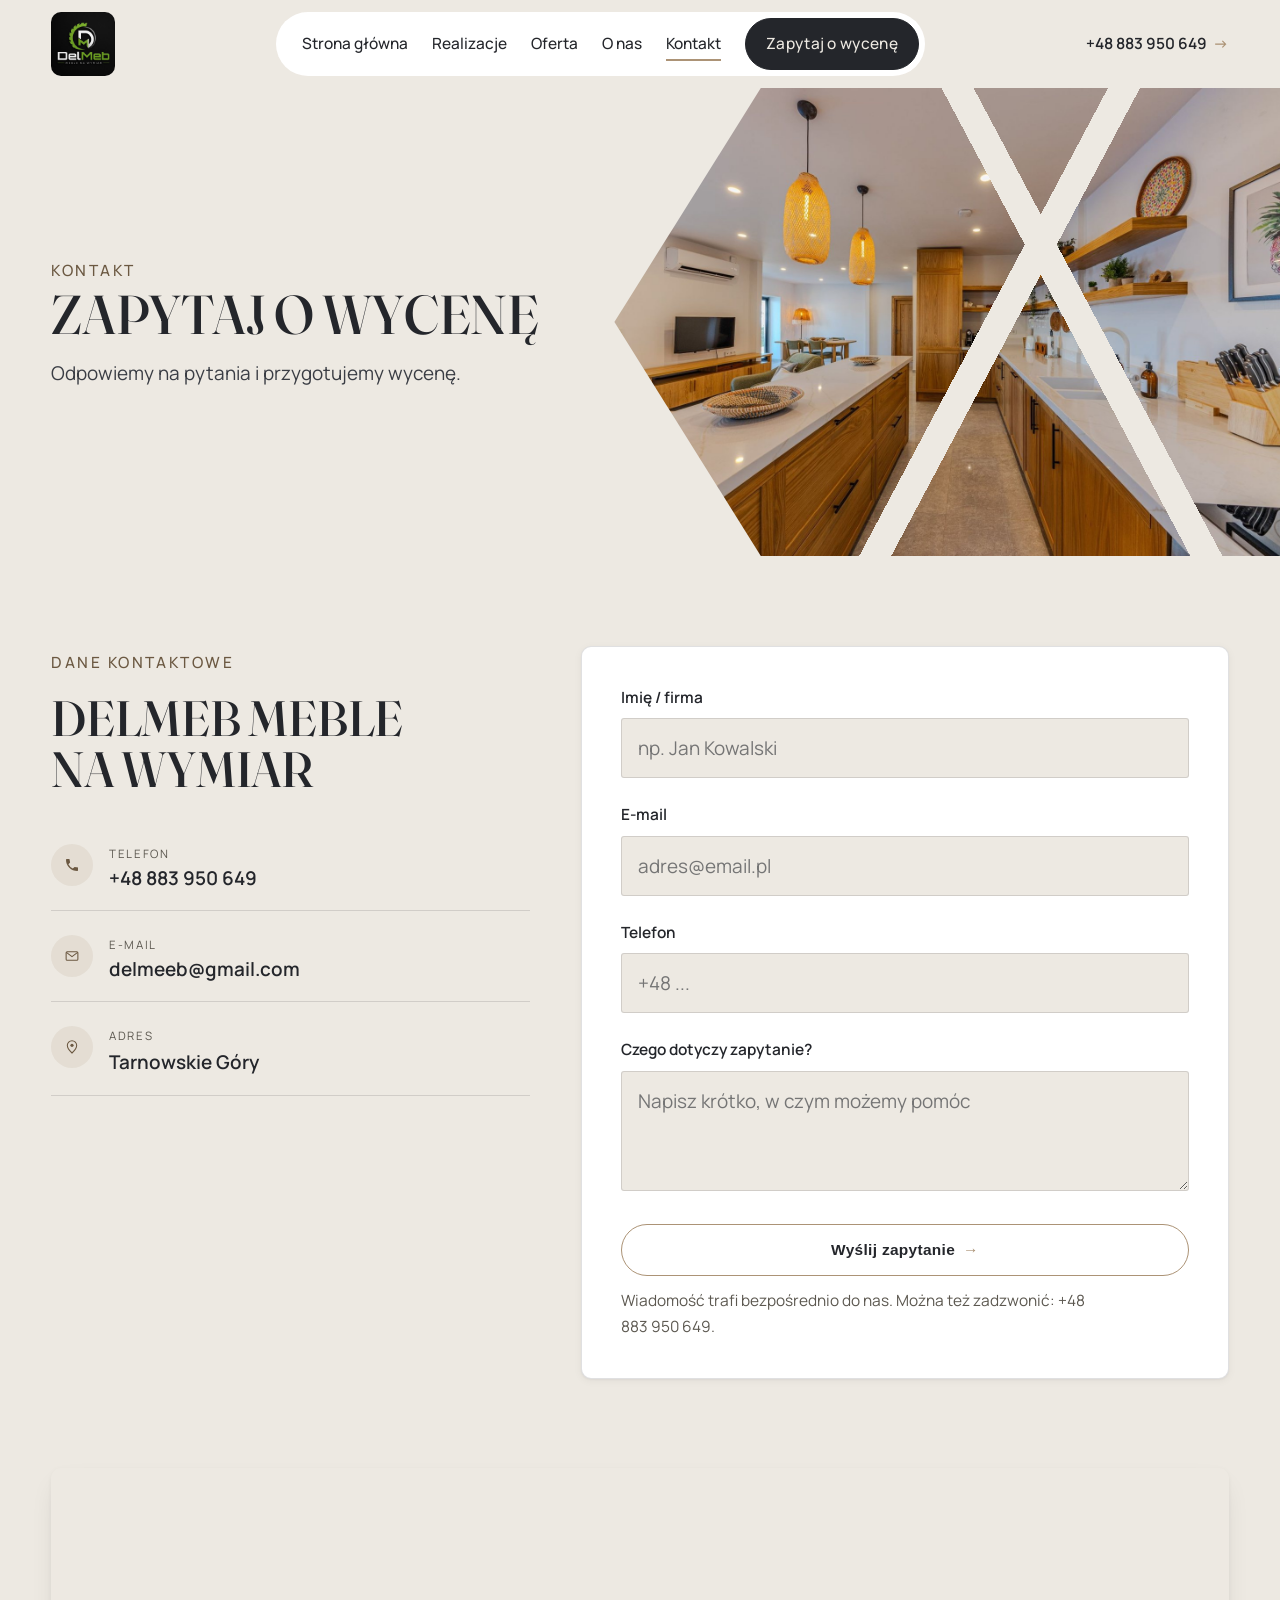
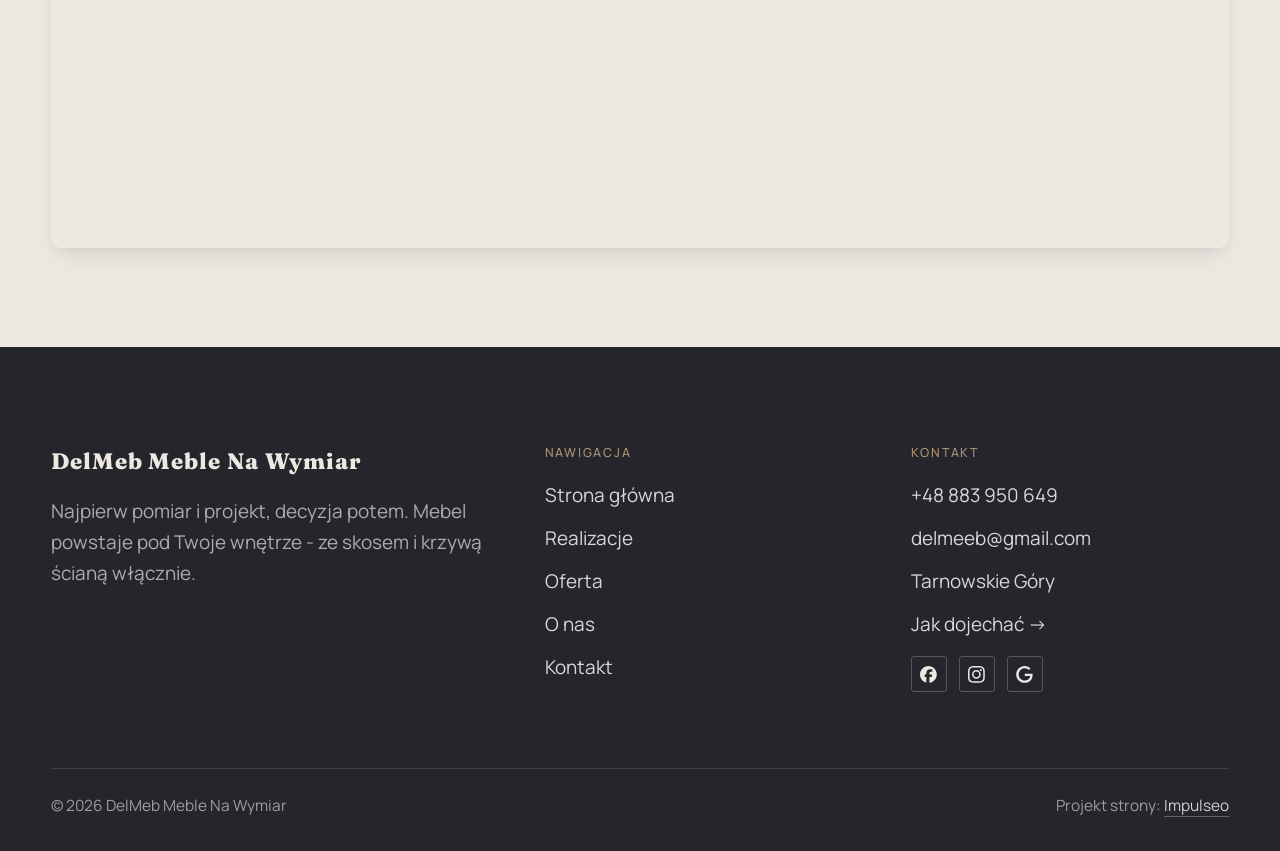
==== commit 7a6a458c: "[claude-edit][cmt:d74a1ec9-cc52-4eb9-83f6-d9b67ee331e3] wygląd w stylu klindworthroofing.com: beż/gr" ====
--- a/kontakt.html
+++ b/kontakt.html
@@ -19,7 +19,7 @@
 <meta name="twitter:card" content="summary_large_image">
 <link rel="preconnect" href="https://fonts.googleapis.com">
 <link rel="preconnect" href="https://fonts.gstatic.com" crossorigin>
-<link href="https://fonts.googleapis.com/css2?family=Lora:wght@500;600;700&family=Manrope:wght@400;500;600&display=swap" rel="stylesheet">
+<link href="https://fonts.googleapis.com/css2?family=Fraunces:opsz,wght@9..144,400;9..144,500;9..144,600&family=Manrope:wght@400;500;600&display=swap" rel="stylesheet">
 <link rel="stylesheet" href="assets/styles.css?v=ba3d588a">
 </head>
 <body>
@@ -35,6 +35,7 @@
       <a href="kontakt.html" class="active" aria-current="page">Kontakt</a>
       <a href="kontakt.html" class="btn btn-accent">Zapytaj o wycenę</a>
     </nav>
+    <a class="nav-phone" href="tel:+48883950649">+48 883 950 649 <span class="arr">→</span></a>
     <button class="nav-toggle" aria-label="Menu"><span></span><span></span><span></span></button>
   </div>
 </header>
--- a/assets/styles.css
+++ b/assets/styles.css
@@ -1665,3 +1665,117 @@
 
 /* === szary tekst dociągnięty do czytelności (WCAG 4.5 na wszystkich tłach) === */
 :root{--muted:#64685F;}
+
+
+/* =====================================================================
+   SKÓRKA „KLINDWORTH" (prośba Szymona 16.10.2026: wygląd jak klindworthroofing.com)
+   Beż + grafit + złoty brąz, szeryfowe wersaliki, przyciski-pigułki z obwódką,
+   zdjęcie w nagłówku wycięte klinem i przecięte ukośnymi pasami.
+   Ten blok jest OSTATNI w pliku - wygrywa z wcześniejszymi :root i auto-paletą.
+   ===================================================================== */
+:root{
+  --paper:#EDE9E2; --paper-2:#E4DFD6; --paper-3:#DAD4C9;
+  --ink:#24262B; --ink-soft:#3A3D44; --muted:#5C5850;
+  --line:rgba(36,38,43,.14);
+  --accent:#AC9376; --accent-d:#6B5841; --accent-soft:rgba(172,147,118,.14);
+  --accent-text:#6B5841;
+  --dark:#24262B;
+  --font-display:'Fraunces',serif;
+}
+body{background:var(--paper)}
+
+/* typografia: szeryfowe wersaliki jak u wzorca */
+h1,h2{font-weight:500;text-transform:uppercase;letter-spacing:-.005em;line-height:1.04;font-variation-settings:"opsz" 144}
+h3{font-weight:500;letter-spacing:-.005em}
+.eyebrow{color:var(--accent-d);font-weight:500;letter-spacing:.16em;text-transform:uppercase}
+.eyebrow::before{display:none}
+
+/* przyciski: pigułka z cienką obwódką */
+.btn,.nav .nav-links a.btn{border-radius:999px}
+.btn-accent,.nav .nav-links a.btn-accent,.btn-ghost,.btn-light{
+  background:transparent;color:var(--ink);border:1px solid var(--accent);box-shadow:none}
+.nav .nav-links a.btn-accent{background:var(--ink);border-color:var(--ink);color:var(--paper)}
+.btn-accent:hover,.btn-ghost:hover,.btn-light:hover{background:var(--ink);border-color:var(--ink);color:var(--paper);transform:none;box-shadow:none}
+.nav .nav-links a.btn-accent:hover{background:var(--accent-d);border-color:var(--accent-d);color:#fff}
+.btn .arr{color:var(--accent)}
+.btn:hover .arr{color:inherit}
+
+/* pasek: beż, menu w białej pigułce, telefon po prawej */
+.nav{background:color-mix(in srgb,var(--paper) 92%,transparent);border-bottom:0}
+.nav.is-stuck{box-shadow:0 1px 0 var(--line)}
+.nav-inner{height:88px}
+.brand-logo{border-radius:10px}
+.nav-links{background:#fff;border-radius:999px;padding:6px 6px 6px 26px;gap:var(--space-5)}
+.nav-links a:not(.btn){color:var(--ink)}
+.nav-links a:not(.btn)::after{background:var(--accent)}
+.nav-phone{font-weight:600;color:var(--ink);white-space:nowrap;font-size:var(--text-sm);display:inline-flex;gap:6px;align-items:center}
+.nav-phone .arr{color:var(--accent);transition:transform .4s var(--mt-ease,ease)}
+.nav-phone:hover .arr{transform:translateX(4px)}
+@media(max-width:1180px){.nav-phone{display:none}}
+/* main.js rezerwuje inline padding-right pod odpięty CTA - tu CTA siedzi w pigułce, więc rezerwa zbędna */
+@media(min-width:681px){.nav .nav-links{padding-right:6px!important}}
+@media(max-width:1000px) and (min-width:681px){.nav-links{padding-left:18px;gap:var(--space-4)}}
+@media(max-width:680px){.nav-inner{height:72px}.nav-links{background:var(--paper);border-radius:0;padding:var(--space-4) 6%}}
+/* telefon: dolny pasek z grafitowym przyciskiem (złoty pod białym napisem miał za słaby kontrast) */
+.sr-book{background:var(--ink);color:var(--paper)}
+
+/* ---------- HERO strony głównej: tekst na beżu, zdjęcie w klinie z pasami ---------- */
+.hero-cine.hero-kl{background:var(--paper);min-height:clamp(560px,calc(100svh - 88px),860px);border-bottom:0;align-items:center}
+.hero-kl::after{display:none}
+.hero-kl .kl-art{position:absolute;top:0;right:0;bottom:0;width:56%;overflow:hidden;
+  clip-path:polygon(0 50%,24% 0,100% 0,100% 100%,24% 100%)}
+.hero-kl .kl-art>img{position:absolute;inset:0;width:100%;height:100%;object-fit:cover;object-position:center}
+/* ukośne beżowe pasy przecinające zdjęcie (motyw „X" z wzorca) */
+.hero-kl .kl-art::after,.pagehead::after{content:"";position:absolute;inset:0;z-index:2;pointer-events:none;
+  background:
+    linear-gradient(118deg,transparent 54%,var(--paper) 54%,var(--paper) 57.5%,transparent 57.5%),
+    linear-gradient(62deg,transparent 63%,var(--paper) 63%,var(--paper) 66.5%,transparent 66.5%)}
+.hero-kl .wrap{padding-block:var(--space-8)}
+.hero-kl .hero-copy{max-width:min(560px,40%)}
+.hero-kl .brandmark{color:var(--accent-d);font-family:var(--font-body);font-weight:500;letter-spacing:.16em;text-transform:uppercase}
+.hero-cine.hero-kl .brandmark.bm-s{font-size:.82rem}
+.hero-cine.hero-kl h1{color:var(--ink);font-size:clamp(2.4rem,1.4rem + 2.9vw,4.3rem);text-wrap:balance}
+.hero-cine.hero-kl .lead{color:var(--ink-soft);max-width:46ch}
+@media(max-width:1100px){.hero-kl .hero-copy{max-width:48%}}
+@media(max-width:900px){
+  .hero-cine.hero-kl{display:flex;flex-direction:column;align-items:stretch;min-height:0;padding:0}
+  .hero-kl .kl-art{position:relative;width:100%;height:min(62vw,420px);order:-1;
+    clip-path:polygon(0 0,100% 0,100% 88%,50% 100%,0 88%)}
+  .hero-kl .wrap{padding-block:var(--space-6) var(--space-8)}
+  .hero-kl .hero-copy{max-width:none}
+}
+
+/* ---------- NAGŁÓWKI PODSTRON: ten sam motyw ---------- */
+.pagehead{background:var(--paper);min-height:clamp(380px,52svh,560px);align-items:center;border-bottom:0}
+.pagehead img{left:auto;right:0;width:52%;clip-path:polygon(0 50%,22% 0,100% 0,100% 100%,22% 100%)}
+.pagehead::after{left:auto;right:0;width:52%}
+.pagehead .wrap{color:var(--ink);padding-block:var(--space-8)}
+.pagehead .wrap>*{max-width:min(520px,42%)}
+.pagehead h1{color:var(--ink);text-shadow:none;font-size:clamp(2.3rem,1.5rem + 2.4vw,3.9rem)}
+.pagehead .eyebrow{color:var(--accent-d)}
+.pagehead p{color:var(--ink-soft);text-shadow:none}
+@media(max-width:900px){
+  .pagehead{display:flex;flex-direction:column;align-items:stretch;min-height:0;padding:0}
+  .pagehead img{position:relative;inset:auto;width:100%;height:min(56vw,340px);
+    clip-path:polygon(0 0,100% 0,100% 88%,50% 100%,0 88%)}
+  .pagehead::after{left:0;right:0;top:0;bottom:auto;width:100%;height:min(56vw,340px)}
+  .pagehead .wrap{padding-block:var(--space-6) var(--space-7)}
+  .pagehead .wrap>*{max-width:none}
+}
+
+/* ---------- sekcje ciemne (grafit) ---------- */
+.strip,.cta,footer,.kl-dark{background:var(--dark);color:var(--paper)}
+.strip .item{border-left-color:var(--accent)}
+.kl-dark{padding-block:clamp(56px,7vw,110px)}
+.cta{background:var(--dark);color:var(--paper)}
+.cta h2{color:var(--paper)}
+.cta p{color:rgba(237,233,226,.78)}
+.cta .eyebrow{color:var(--accent)}
+.cta .btn-light,.cta .btn-ghost-cta{color:var(--paper);border-color:var(--accent);background:transparent}
+.cta .btn-light:hover,.cta .btn-ghost-cta:hover{background:var(--paper);color:var(--ink);border-color:var(--paper)}
+footer .foot-col h4{color:var(--accent);text-transform:uppercase;letter-spacing:.14em;font-size:.78rem;font-weight:500}
+.gateway .g-ttl{text-transform:uppercase;font-weight:500;letter-spacing:.01em}
+.opinie{background:var(--paper-2)}
+.kl-dark .head h2{color:var(--paper)}
+.kl-dark .eyebrow{color:var(--accent)}
+.kl-dark .head{margin-bottom:var(--space-7)}
